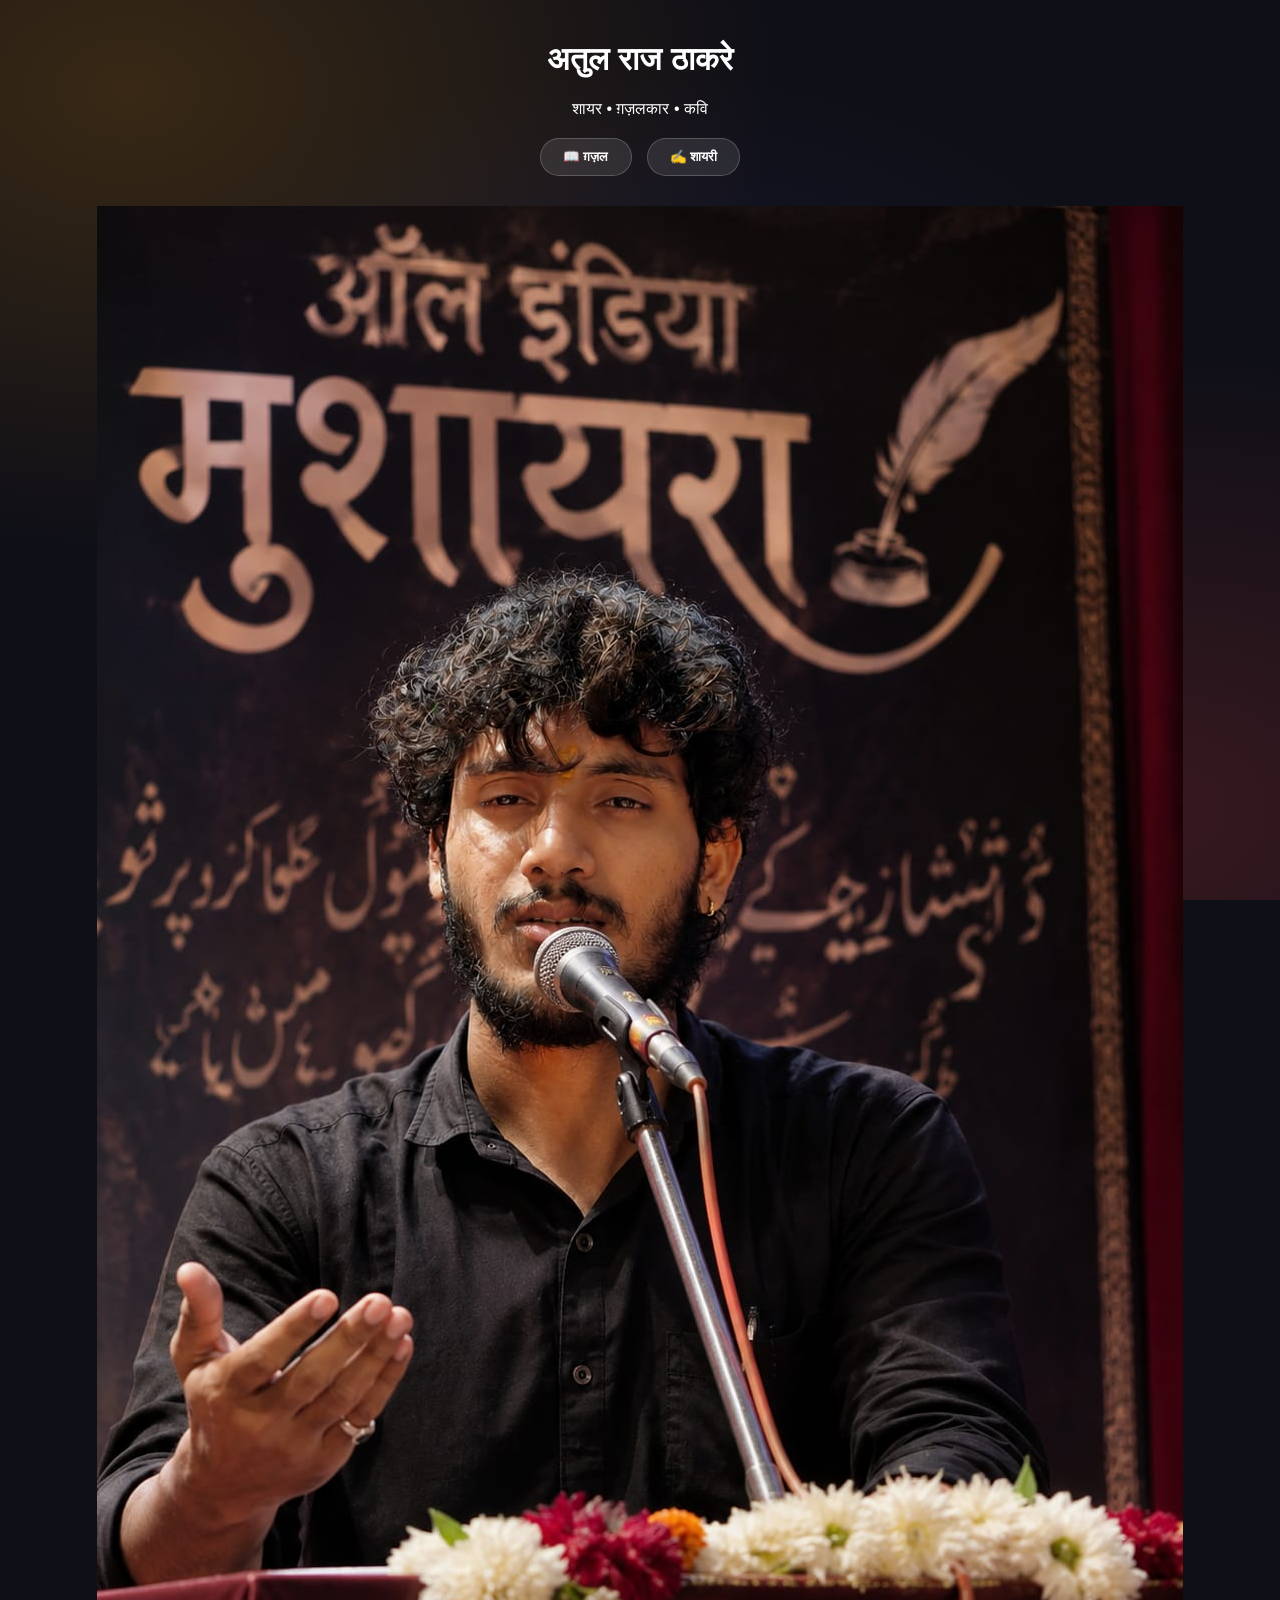
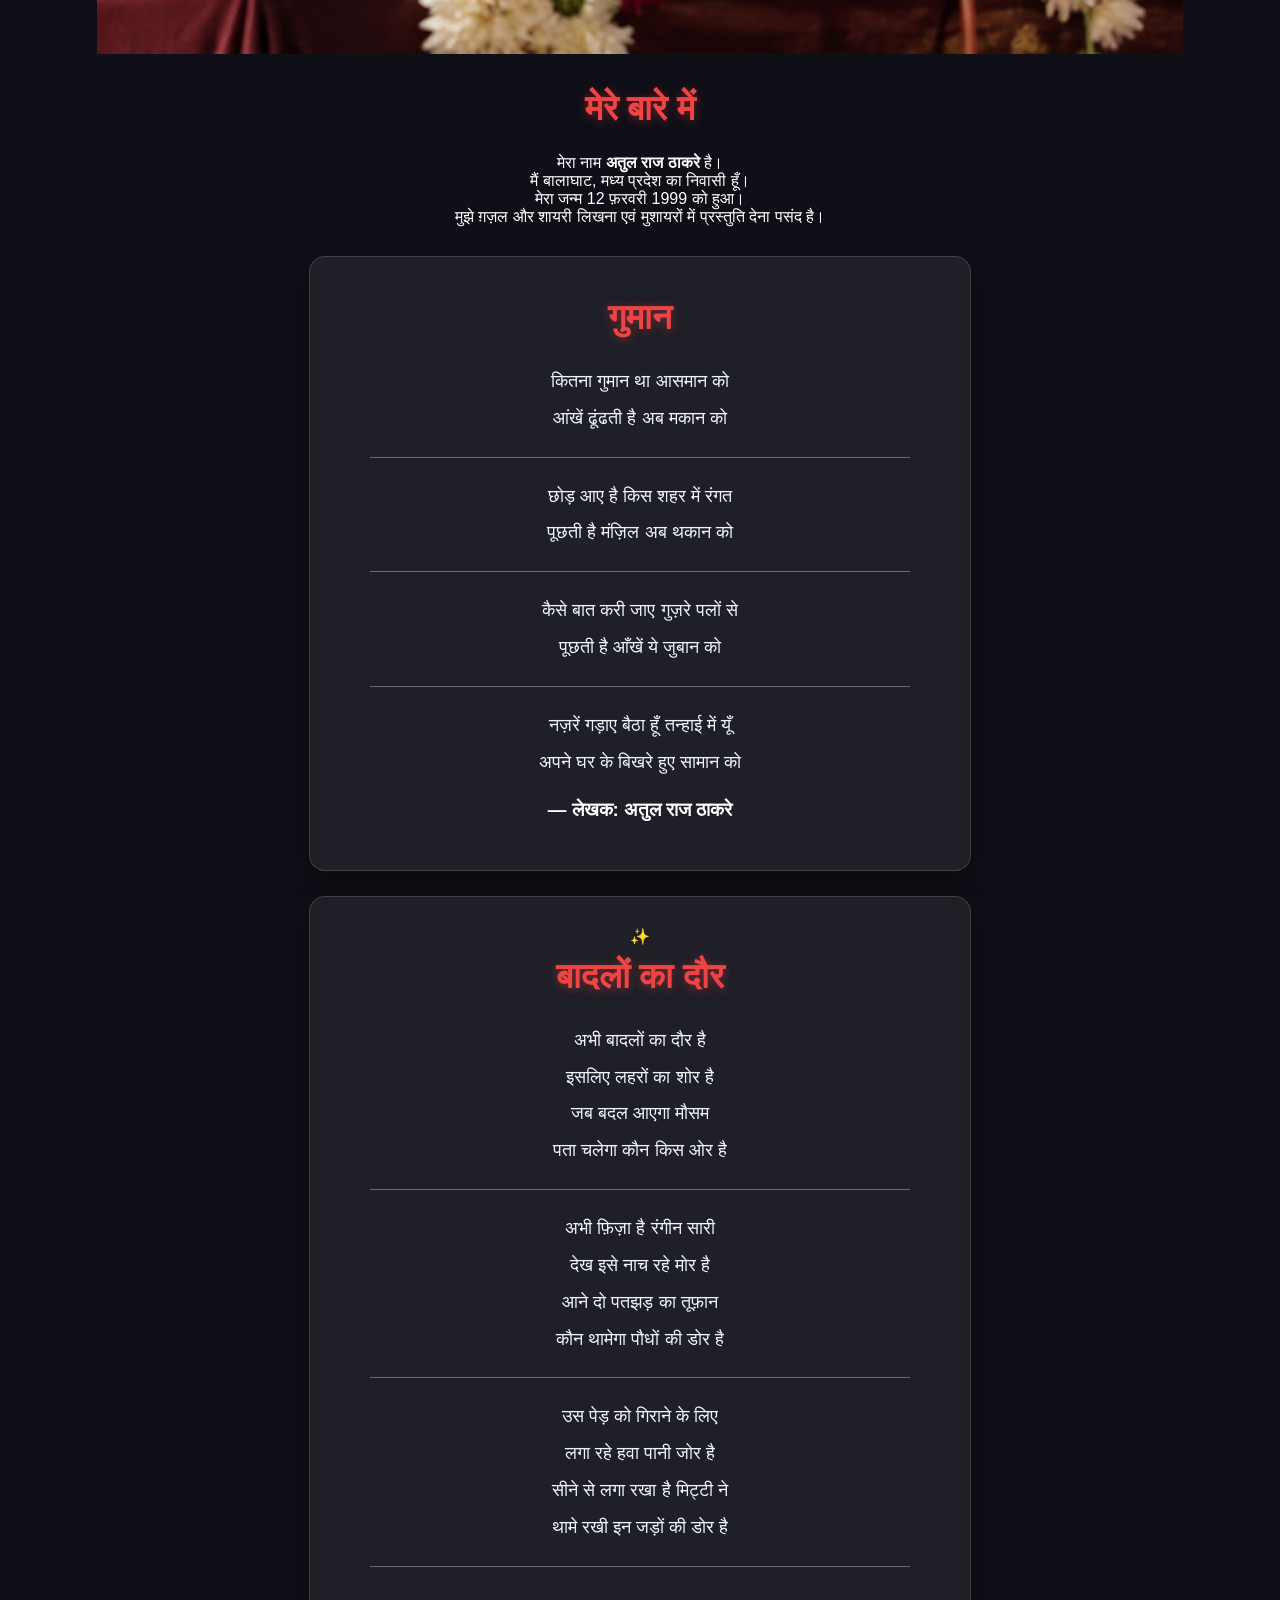
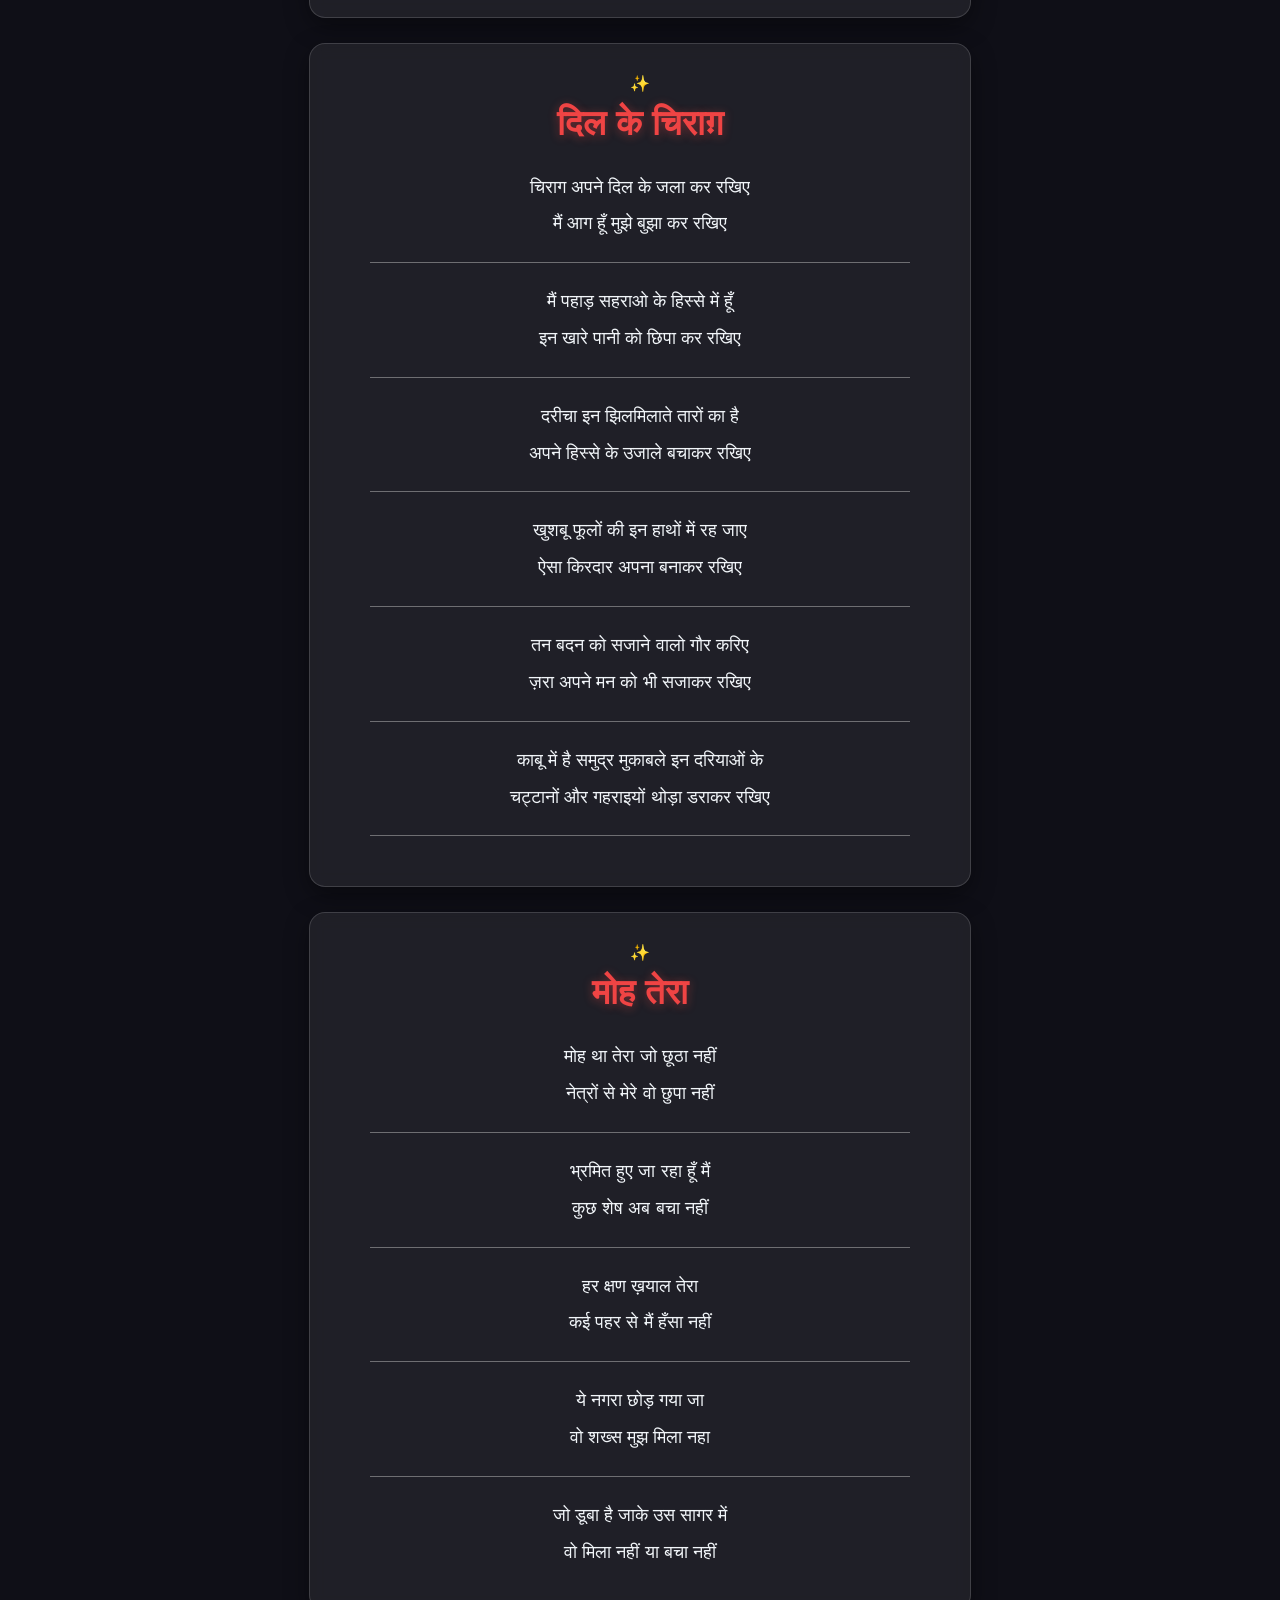
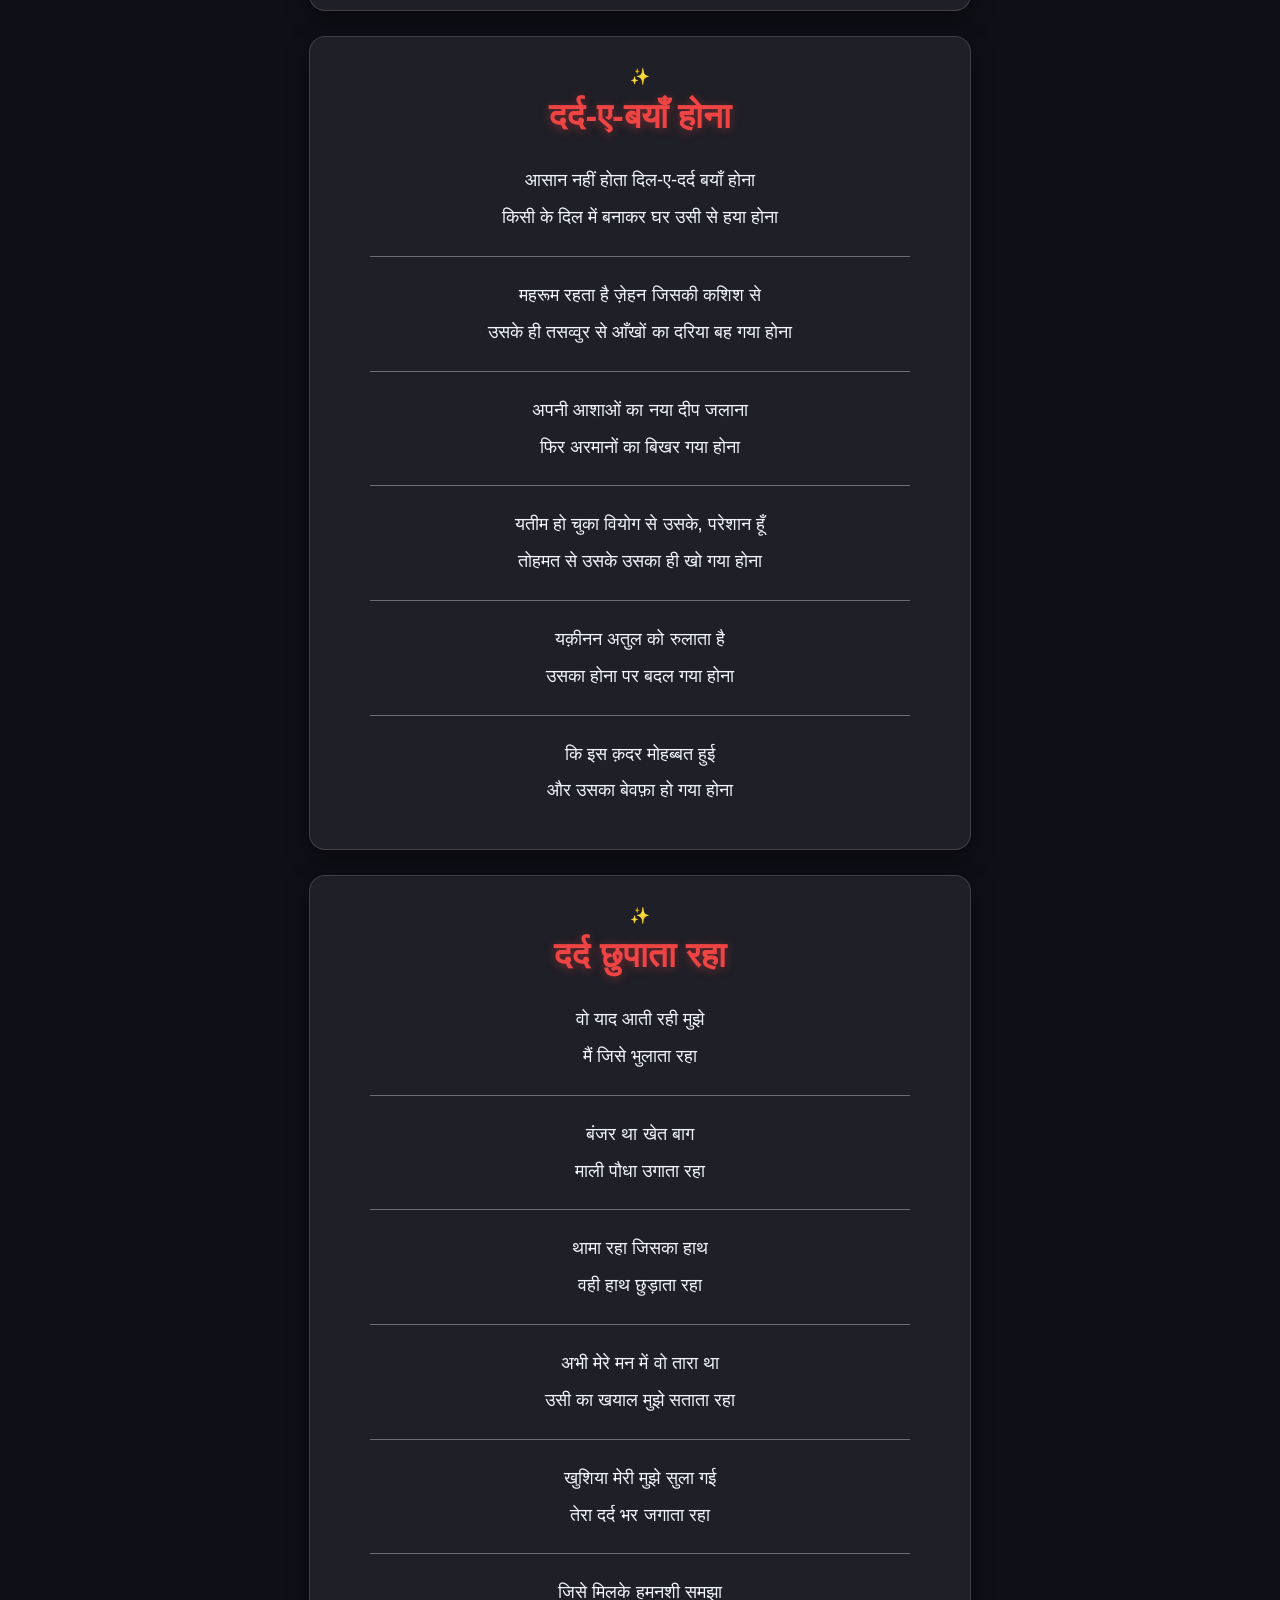
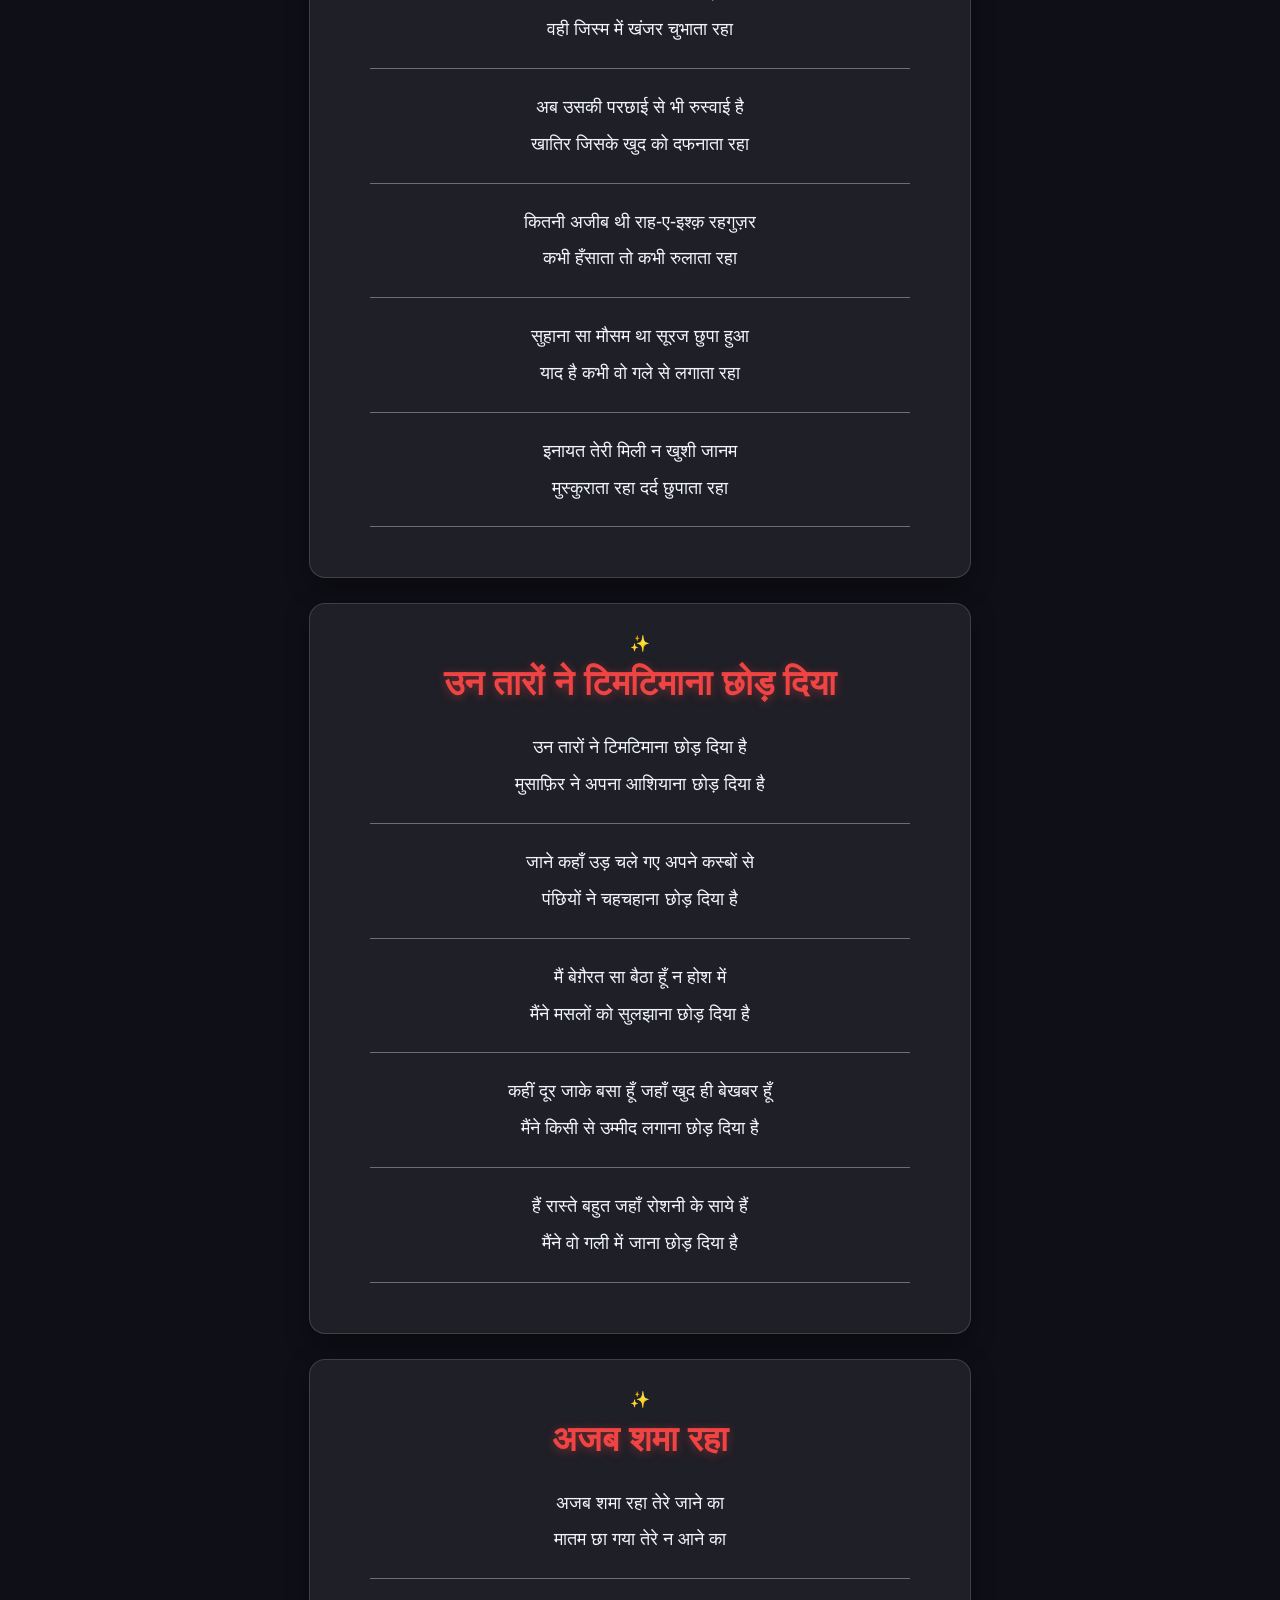
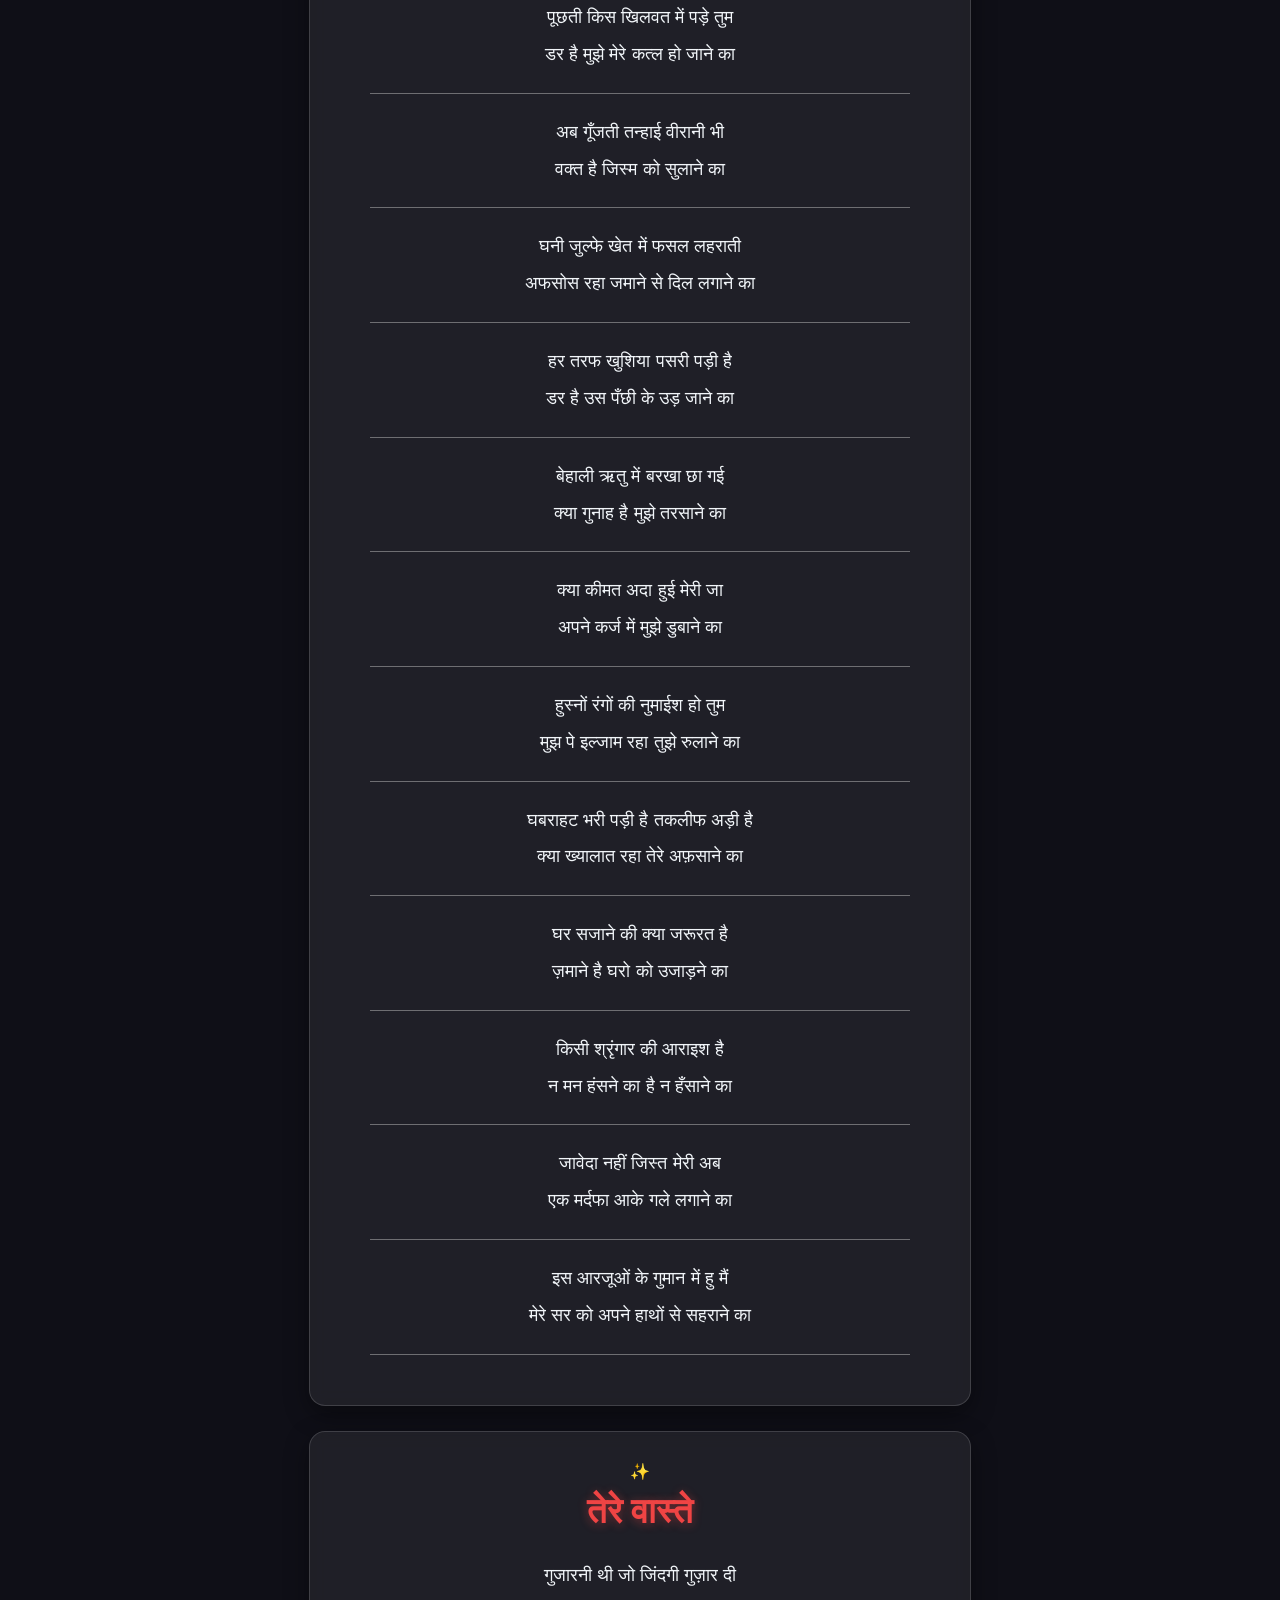
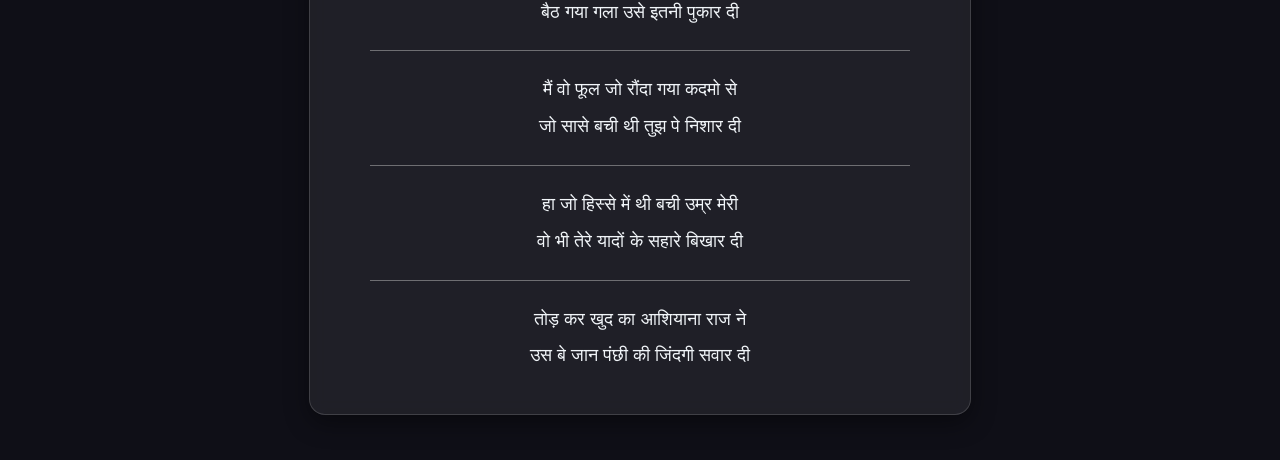
==== index.html @ eed9ff92 "Add latest shayari content" ====
<!DOCTYPE html>
<html lang="hi">
<head>
    <meta charset="UTF-8">
    <meta name="viewport" content="width=device-width, initial-scale=1.0">
    
    <!-- 🚀 Google Search SEO Meta Tags -->
    <title>अतुल राज ठाकरे | आधिकारिक वेबसाइट व ग़ज़लें</title>
    <meta name="description" content="अतुल राज ठाकरे की आधिकारिक वेबसाइट। पढ़ें उनकी नई ग़ज़लें, शायरी और काव्य संग्रह।">
    <meta name="keywords" content="Atul Raj Thakre, अतुल राज ठाकरे, Ghazal, Shayari, Poet Balaghat">
    <meta name="author" content="Atul Raj Thakre">
<meta name="google-site-verification" content="1fEgQoj9JrtEOezbBPa9gsnDnnD456AaqXJtPJT_BOc" />
    <link rel="stylesheet" href="style.css">
    <link href="https://fonts.googleapis.com/css2?family=Rozha+One&family=Yatra+One&family=Tiro+Devanagari+Hindi&display=swap" rel="stylesheet">
</head>
<body>

   <header>
  <h1>अतुल राज ठाकरे</h1>
  <p>शायर • ग़ज़लकार • कवि</p>
</header>

<!-- मेनू बार यहाँ आएगा -->
<nav class="navbar">
  <button class="nav-btn active" onclick="showCategory('ghazal')">📖 ग़ज़ल</button>
  <button class="nav-btn" onclick="showCategory('shayari')">✍️ शायरी</button>
</nav>

<section class="hero">
        <img src="atul.png.jpeg" alt="Atul Raj Thakre">
    </section>

    <section class="about">
        <h2>मेरे बारे में</h2>
        <p>
            मेरा नाम <b>अतुल राज ठाकरे</b> है।<br>
            मैं बालाघाट, मध्य प्रदेश का निवासी हूँ।<br>
            मेरा जन्म 12 फ़रवरी 1999 को हुआ।<br>
            मुझे ग़ज़ल और शायरी लिखना एवं मुशायरों में प्रस्तुति देना पसंद है।
        </p>
    </section>
<div id="ghazal-section" class="category-content">
<!-- ग़ज़ल 1 -->
    <div class="card">
        <h2>गुमान</h2>
        <div class="poetry-container">
            <p>कितना गुमान था आसमान को<br>आंखें ढूंढती है अब मकान को</p>
            <hr>
            <p>छोड़ आए है किस शहर में रंगत<br>पूछती है मंज़िल अब थकान को</p>
            <hr>
            <p>कैसे बात करी जाए गुज़रे पलों से<br>पूछती है आँखें ये जुबान को</p>
            <hr>
            <p>नज़रें गड़ाए बैठा हूँ तन्हाई में यूँ<br>अपने घर के बिखरे हुए सामान को</p>
            <h3>— लेखक: अतुल राज ठाकरे</h3>
        </div>
    </div>

  <!-- ग़ज़ल 2 -->
<div class="card">
  <div class="poetry-container">
    <div class="decorative-icon">✨</div>
    <h2>बादलों का दौर</h2>
    <p>अभी बादलों का दौर है<br>इसलिए लहरों का शोर है<br>जब बदल आएगा मौसम<br>पता चलेगा कौन किस ओर है</p>
    <hr>
    <p>अभी फ़िज़ा है रंगीन सारी<br>देख इसे नाच रहे मोर है<br>आने दो पतझड़ का तूफ़ान<br>कौन थामेगा पौधों की डोर है</p>
    <hr>
    <p>उस पेड़ को गिराने के लिए<br>लगा रहे हवा पानी जोर है<br>सीने से लगा रखा है मिट्टी ने<br>थामे रखी इन जड़ों की डोर है</p>
    <hr>
  </div>
</div>
   <!-- ग़ज़ल 3 -->
 <div class="card">
  <div class="poetry-container">
    <div class="decorative-icon">✨</div> 
     <h2>दिल के चिराग़</h2>
 <p>चिराग अपने दिल के जला कर रखिए<br>मैं आग हूँ मुझे बुझा कर रखिए</p>
 <hr>
 <p>मैं पहाड़ सहराओ के हिस्से में हूँ<br>इन खारे पानी को छिपा कर रखिए</p>
 <hr>
 <p>दरीचा इन झिलमिलाते तारों का है<br>अपने हिस्से के उजाले बचाकर रखिए</p>
 <hr>
 <p>खुशबू फूलों की इन हाथों में रह जाए<br>ऐसा किरदार अपना बनाकर रखिए</p>
 <hr>
<p>तन बदन को सजाने वालो गौर करिए<br>ज़रा अपने मन को भी सजाकर रखिए</p>
<hr>
<p>काबू में है समुद्र मुकाबले इन दरियाओं के<br>चट्टानों और गहराइयों थोड़ा डराकर रखिए</p>
<hr>
 </div>
    </div>

    <!-- कविता 4 -->
    <div class="card">
         <div class="poetry-container">
        <div class="decorative-icon">✨</div>
        <h2 style="color:#f6f6f6; margin-bottom: 15px;">मोह तेरा</h2>
            <p>मोह था तेरा जो छूठा नहीं<br>नेत्रों से मेरे वो छुपा नहीं</p>
            <hr>
            <p>भ्रमित हुए जा रहा हूँ मैं<br>कुछ शेष अब बचा नहीं</p>
            <hr>
            <p>हर क्षण ख़याल तेरा<br>कई पहर से मैं हँसा नहीं</p>
            <hr>
            <p>ये नगरा छोड़ गया जा<br>वो शख्स मुझ मिला नहा</p>
            <hr>
            <p>जो डूबा है जाके उस सागर में<br>वो मिला नहीं या बचा नहीं</p>
        </div>
    </div>

    <!-- ग़ज़ल 5 -->
    <div class="card">
        <div class="decorative-icon">✨</div>
        <div class="poetry-container">
            <h2 style="color:#fffefe; margin-bottom: 15px;">दर्द-ए-बयाँ होना</h2>
            <p>आसान नहीं होता दिल-ए-दर्द बयाँ होना<br>किसी के दिल में बनाकर घर उसी से हया होना</p>
            <hr>
            <p>महरूम रहता है ज़ेहन जिसकी कशिश से<br>उसके ही तसव्वुर से आँखों का दरिया बह गया होना</p>
            <hr>
            <p>अपनी आशाओं का नया दीप जलाना<br>फिर अरमानों का बिखर गया होना</p>
            <hr>
            <p>यतीम हो चुका वियोग से उसके, परेशान हूँ<br>तोहमत से उसके उसका ही खो गया होना</p>
            <hr>
            <p>यक़ीनन अतुल को रुलाता है<br>उसका होना पर बदल गया होना</p>
            <hr>
            <p>कि इस क़दर मोहब्बत हुई<br>और उसका बेवफ़ा हो गया होना</p>
        </div>
    </div>

    <!-- gazal 6 -->
<div class="card">
  <div class="poetry-container">
    <div class="decorative-icon">✨</div>
    <h2>दर्द छुपाता रहा</h2>
        <p>
            वो याद आती रही मुझे<br>
            मैं जिसे भुलाता रहा
        </p>
        <hr>
        <p>
            बंजर था खेत बाग<br>
            माली पौधा उगाता रहा
        </p>
        <hr>
        <p>
            थामा रहा जिसका हाथ<br>
            वही हाथ छुड़ाता रहा
        </p>
        <hr>
        <p>
            अभी मेरे मन में वो तारा था<br>
            उसी का खयाल मुझे सताता रहा
        </p>
        <hr>
        <p>
            खुशिया मेरी मुझे सुला गई<br>
            तेरा दर्द भर जगाता रहा
        </p>
        <hr>
        <p>
            जिसे मिलके हमनशी समझा<br>
            वही जिस्म में खंजर चुभाता रहा
        </p>
        <hr>
        <p>
            अब उसकी परछाई से भी रुस्वाई है<br>
            खातिर जिसके खुद को दफनाता रहा
        </p>
        <hr>
        <p>
            कितनी अजीब थी राह-ए-इश्क़ रहगुज़र<br>
            कभी हँसाता तो कभी रुलाता रहा
        </p>
        <hr>
        <p>
            सुहाना सा मौसम था सूरज छुपा हुआ<br>
            याद है कभी वो गले से लगाता रहा
        </p>
        <hr>
        <p>
            इनायत तेरी मिली न खुशी जानम<br>
            मुस्कुराता रहा दर्द छुपाता रहा
        </p>
        <hr>

    </div>
     </div>
    
         <!--ग़ज़ल 7-->
    <div class="card">
        <div class="poetry-container">
        <div class="decorative-icon">✨</div>
      <h2 style="color: #ffffff; margin-bottom: 20px;">उन तारों ने टिमटिमाना छोड़ दिया</h2>
        
        <p>
            उन तारों ने टिमटिमाना छोड़ दिया है<br>
            मुसाफ़िर ने अपना आशियाना छोड़ दिया है
        </p>
        <hr>
        <p>
            जाने कहाँ उड़ चले गए अपने कस्बों से<br>
            पंछियों ने चहचहाना छोड़ दिया है
        </p>
        <hr>
        <p>
            मैं बेग़ैरत सा बैठा हूँ न होश में<br>
            मैंने मसलों को सुलझाना छोड़ दिया है
        </p>
        <hr>
        <p>
            कहीं दूर जाके बसा हूँ जहाँ खुद ही बेखबर हूँ<br>
            मैंने किसी से उम्मीद लगाना छोड़ दिया है
        </p>
        <hr>
        <p>
            हैं रास्ते बहुत जहाँ रोशनी के साये हैं<br>
            मैंने वो गली में जाना छोड़ दिया है
        </p>
        <hr>
    </div>
     </div>

<!-- ग़ज़ल / कविता -->
<div class="card">
  <div class="poetry-container">
    <div class="decorative-icon">✨</div>
    <h2>अजब शमा रहा</h2>

    <p>अजब शमा रहा तेरे जाने का<br>मातम छा गया तेरे न आने का</p>
    <hr>

    <p>पूछती किस खिलवत में पड़े तुम<br>डर है मुझे मेरे कत्ल हो जाने का</p>
    <hr>

    <p>अब गूँजती तन्हाई वीरानी भी<br>वक्त है जिस्म को सुलाने का</p>
    <hr>

    <p>घनी जुल्फे खेत में फसल लहराती<br>अफसोस रहा जमाने से दिल लगाने का</p>
    <hr>

    <p>हर तरफ खुशिया पसरी पड़ी है<br>डर है उस पँछी के उड़ जाने का</p>
    <hr>

    <p>बेहाली ऋतु में बरखा छा गई<br>क्या गुनाह है मुझे तरसाने का</p>
    <hr>

    <p>क्या कीमत अदा हुई मेरी जा<br>अपने कर्ज में मुझे डुबाने का</p>
    <hr>

    <p>हुस्नों रंगों की नुमाईश हो तुम<br>मुझ पे इल्जाम रहा तुझे रुलाने का</p>
    <hr>

    <p>घबराहट भरी पड़ी है तकलीफ अड़ी है<br>क्या ख्यालात रहा तेरे अफ़साने का</p>
    <hr>

    <p>घर सजाने की क्या जरूरत है<br>ज़माने है घरो को उजाड़ने का</p>
    <hr>

    <p>किसी श्रृंगार की आराइश है<br>न मन हंसने का है न हँसाने का</p>
    <hr>

    <p>जावेदा नहीं जिस्त मेरी अब<br>एक मर्दफा आके गले लगाने का</p>
    <hr>

    <p>इस आरजूओं के गुमान में हु मैं<br>मेरे सर को अपने हाथों से सहराने का</p>
    <hr>
  </div>
    </div>

    <!-- ग़ज़ल - तेरे वास्ते -->
<div class="card">
  <div class="poetry-container">
    <div class="decorative-icon">✨</div>
    <h2>तेरे वास्ते</h2>

    <p>गुजारनी थी जो जिंदगी गुज़ार दी<br>बैठ गया गला उसे इतनी पुकार दी</p>
    <hr>

    <p>मैं वो फूल जो रौंदा गया कदमो से<br>जो सासे बची थी तुझ पे निशार दी</p>
    <hr>

    <p>हा जो हिस्से में थी बची उम्र मेरी<br>वो भी तेरे यादों के सहारे बिखार दी</p>
    <hr>

    <p>तोड़ कर खुद का आशियाना राज ने<br>उस बे जान पंछी की जिंदगी सवार दी</p>

  </div>
  </div> <!-- गज़ल का कार्ड बंद -->

</div> <!-- 👈 1. यहाँ गज़ल सेक्शन बंद हुआ -->

<!-- 👈 2. यहाँ शायरी सेक्शन शुरू हुआ -->
<div id="shayari-section" class="category-content" style="display: none;">

  <!-- शायरी कार्ड -->
<div class="card">
  <div class="poetry-container">
    <h2>नन्ही सी परी</h2>
    <p>
      नन्ही ही सी परी थी जिसे गोद में खिलाया था,<br>
    थाम कर उंगली जिसे चलना सिखाया था।
    </p>
    <hr>
    <p>
     जाने कहाँ चले गई छोड़ कर मुझे वो,<br>
      जिसे काँधे में बिठाकर दुनिया घुमाया था।
    </p>
  </div>
</div>
<!-- शायरी कार्ड -->
<div class="card">
  <div class="poetry-container">
    <h2>मयकशी का रिंदा</h2>
    <p>
      मर चुके शौक मेरे पर ज़िन्दा हूँ मैं,<br>
      तेरी आग़ोश में मरा हुआ परिन्दा हूँ मैं।
    </p>
    <hr>
    <p>
      अब ख़्वाइश दिलकश की ना बची,<br>
      मयकशी का मारा हुआ रिंदा हूँ मैं।
    </p>
  </div>
</div>
<!-- शायरी कार्ड -->
<div class="card">
  <div class="poetry-container">
    <h2>खिड़कियों से झाँका करती थी</h2>
    <p>
      खिड़कियों से झाँका करती थी,<br>
      वो किसी को ताका करती थी।
    </p>
    <hr>
    <p>
      शर्मा कर सुर्ख से गाल उसके,<br>
      दुपट्टा चेहरे में ढाँका करती थी।
    </p>
  </div>
</div>

<!-- शायरी कार्ड -->
<div class="card">
  <div class="poetry-container">
    <h2>आवारा हो जाऊँ</h2>
    <p>
      छोड़ कर सब आवारा हो जाऊँ,<br>
      तेरी नदी का किनारा हो जाऊँ।
    </p>
    <hr>
    <p>
      बेबस हूँ, मुरझाए हुए फूल-से,<br>
      तेरे आसमान का सितारा हो जाऊँ।
    </p>
  </div>
</div>

<!-- शायरी कार्ड -->
<div class="card">
  <div class="poetry-container">
    <h2>गुलों की हिफ़ाज़त</h2>
    <p>
      सुना है गुलों की हिफ़ाज़त करते हो तुम,<br>
      उसे खोने से क्यों इतना डरते हो तुम।
    </p>
    <hr>
    <p>
      माली हो फिर भी काँटों से डरते हो,<br>
      क्यों किसी में इतना मरते हो तुम।
    </p>
  </div>
</div>

<!-- शायरी कार्ड -->
<div class="card">
  <div class="poetry-container">
    <h2>मेरी दुनिया, मेरा आसमान</h2>
    <p>
      मेरी दुनिया थी वो, मेरा आसमान था,<br>
      मेरी चाहत थी वो, मेरा अरमान था।
    </p>
    <hr>
    <p>
      पकड़ कर दामन कब तलक बिछड़े,<br>
      शौक नहीं मोहब्बत, वो जिस्म की जान था।
    </p>
  </div>
</div>

<!-- शायरी कार्ड -->
<div class="card">
  <div class="poetry-container">
    <h2>दुनिया की दया</h2>
    <p>
      हर हक़ीक़त कुछ बयाँ करती है,<br>
      कहा ये दुनिया दया करती है।
    </p>
    <hr>
    <p>
      अपनी ही कहानी में उलझा रहता हूँ,<br>
      मेरी ही निगाहें मुझसे हया करती है।
    </p>
  </div>
</div>

<!-- शायरी कार्ड -->
<div class="card">
  <div class="poetry-container">
    <h2>वियोग का दर्द</h2>
    <p>
      ये कैसा पड़ा तेरा रोग है,<br>
      बिखरा हुआ तेरा वियोग है।
    </p>
    <hr>
    <p>
      मन चला होने का वैराग्य है,<br>
      मैं क्या बिखरा निखरे लोग हूँ।
    </p>
  </div>
</div>

<!-- शायरी कार्ड -->
<div class="card">
  <div class="poetry-container">
    <h2>डर</h2>
    <p>
      डर लगता है अपनों की बगावत से,<br>
      डर लगता है ग़ैरों की इबादत से।
    </p>
    <hr>
    <p>
      डर लगता है अपनों कि मसाफ़त से,<br>
      डर लगता है ग़ैरों की चाहत से।
    </p>
  </div>
</div>

<!-- शायरी कार्ड -->
<div class="card">
  <div class="poetry-container">
    <h2>चुप्पी</h2>
    <p>
      चुप-चुप सा रहता है,<br>
      कहा किसी से कुछ कहता है।
    </p>
    <hr>
    <p>
      मातम है उसकी काया-नात में,<br>
      एक दरिया है जो सिर्फ़ बहता रहता है।
    </p>
  </div>
</div>

<!-- शायरी कार्ड -->
<div class="card">
  <div class="poetry-container">
    <h2>ख़्वाबों का शोर</h2>
    <p>
      परखने की ज़रूरत भी नहीं थी,<br>
      रखने की मुरत भी नहीं थी।
    </p>
    <hr>
    <p>
      उसके जाने के बाद आँसू रह गए,<br>
      सजने की सूरत भी नहीं थी।
    </p>
  </div>
</div>

<!-- शायरी कार्ड -->
<div class="card">
  <div class="poetry-container">
    <h2>आँसू की हँसी</h2>
    <p>
      जितना भी मुस्कराऊँ, उभर नहीं जाता,<br>
      मेरे अंदर से तेरा दर्द भर नहीं जाता।
    </p>
    <hr>
    <p>
      बाहरी हँसी यूँ मेरी भीतर तूफ़ान सा मचा है,<br>
      बस कोई हालत-ए-दुश्वार हर नहीं pata।
    </p>
  </div>
</div>

<!-- शायरी कार्ड -->
<div class="card">
  <div class="poetry-container">
    <h2>साहिल-ए-आशिक़ा</h2>
    <p>
      उसकी बातें भी बातें फ़साना थी,<br>
      उसकी नज़र भी कातिलाना थी।
    </p>
    <hr>
    <p>
      मेरे आग़ोश में थी कायनात जिसकी,,<br>
      मेरा सफ़र था वो साहिल-ए-आशिक़ा थी।
    </p>
  </div>
</div>

<!-- शायरी कार्ड -->
<div class="card">
  <div class="poetry-container">
    <h2>ख़ाली कुआँ</h2>
    <p>
      एक कुआँ मिला, वो भी ख़ाली था,<br>
      अपना हाल भी बेहाली था।
    </p>
    <hr>
    <p>
      क़ुरबत थी तेरी, फ़ुर्क़त-ए-निज़ाम था,<br>
      वो एक पेड़ मैं टूटी हुई डाली-सी थी।
    </p>
  </div>
</div>

<!-- शायरी कार्ड -->
<div class="card">
  <div class="poetry-container">
    <h2>दीवाने</h2>
    <p>
      कोई इंसान भी पागल था,<br>
      या हम ही दीवाने थे।
    </p>
    <hr>
    <p>
      तेरे वसूलों में चलने वाले,<br>
      दिलबर हम ही परवाने थे।
    </p>
  </div>
</div>

<!-- शायरी कार्ड -->
<div class="card">
  <div class="poetry-container">
    <h2>यादों की ख़ुशबू</h2>
    <p>
      कदमों पर फूल सजाएँगे तेरे,<br>
      यादों को कैसे भूल पाएँगे तेरे।
    </p>
    <hr>
    <p>
      तुम मेरी साँसों में बसी हुई हो,<br>
      यूँ ही ख़ातिर जान लुटाएँगे तेरे।
    </p>
  </div>
</div>

<!-- शायरी कार्ड -->
<div class="card">
  <div class="poetry-container">
    <h2>ज़िंदगी की हार</h2>
    <p>
      ज़िंदगी हालात-ए-जंग से हार गई,<br>
      थी कुछ उम्मीदें, वो भी बेकार गई।
    </p>
    <hr>
    <p>
      सरफ़रोश था मैं, उड़ान-ए-परवाज़ था,<br>
      आज देख हालात खुद की आँखें उदार गईं।
    </p>
  </div>
</div>

<!-- शायरी कार्ड -->
<div class="card">
  <div class="poetry-container">
    <h2>ख़ुशबू की याद</h2>
    <p>
      यूँ ही फूल बरसते रहे,<br>
      यूँ ही ख़ुशबू आती रही।
    </p>
    <hr>
    <p>
      यूँ ही हम मिलते रहे,<br>
      यूँ ही आप मिलने आती रही।
    </p>
  </div>
</div>

<!-- शायरी कार्ड -->
<div class="card">
  <div class="poetry-container">
    <h2>आँसू की यादें</h2>
    <p>
      आँसुओं के मोती बहते गए,<br>
      दिल के वीराने में।
    </p>
    <hr>
    <p>
      हम रखकर सर रोते रहे,<br>
      पत्थर के सिरहाने में।
    </p>
    <hr>
    <p>
      नाज़नीं, तुम आओगी—बस यही इंतज़ार है,<br>
      उम्र गुजर रही है तेरी यादों के ठिकाने में।
    </p>
  </div>
</div>

<!-- शायरी कार्ड -->
<div class="card">
  <div class="poetry-container">
    <h2>इश्क़ की गहराई</h2>
    <p>
     आँखें है या दरिया है,<br>
     मोहब्बत उसकी आख़िरी ज़रिया है।
    </p>
    <hr>
    <p>
      डूब आया हूँ इश्क़ के काले पानी में,<br>
      हम ग़म सब बड़ीया है।
    </p>
  </div>
</div>

<!-- शायरी कार्ड -->
<div class="card">
  <div class="poetry-container">
    <h2>आँखों की याद</h2>
    <p>
      एक नज़र थी जो मुझे निहारती थी,<br>
      एक गली थी जो मुझे पुकारती थी।
    </p>
    <hr>
    <p>
      मैं एक आवाज़ के सुर में बहता था,<br>
      वो रातें थीं जो मुझे संवारती थीं।
    </p>
  </div>
</div>

   </section> <!-- Video Section Start -->
<section class="video-section">
  <h2>मेरे वीडियो व गज़लें</h2>
  
  <div class="video-container">
    <iframe 
      src="https://www.youtube.com/embed/YT9guCDCEkM" 
      title="YouTube video player" 
      frameborder="0" 
      allow="accelerometer; autoplay; clipboard-write; encrypted-media; gyroscope; picture-in-picture" 
      allowfullscreen>
    </iframe>
  </div>

  <!-- YouTube Channel Button -->
  <div class="channel-btn-container">
    <a href="https://www.youtube.com/@_unsaid_feelings_8157" target="_blank" class="yt-btn">
      ▶️ YouTube पर सभी वीडियो देखें
    </a>
  </div>
</section>
<!-- Video Section End -->

    <section class="contact">
  <h2>संपर्क</h2>
  <p>बालाघाट, मध्य प्रदेश</p>

  <div class="social-links">
    <!-- WhatsApp Button -->
    <a href="https://wa.me/918263044621" target="_blank">
      <button>WhatsApp पर संपर्क करें</button>
    </a>

    <!-- Instagram ID 1 -->
    <a href="https://www.instagram.com/_unsaid_feeling_atul" target="_blank" class="insta-btn">
      📸 @_unsaid_feeling_atul
    </a>

    <!-- Instagram ID 2 -->
    <a href="https://www.instagram.com/atulthakre99" target="_blank" class="insta-btn">
      📸 @atulthakre99
    </a>
  </div>
</section>
    <footer>
        <p>© 2026 अतुल राज ठाकरे | सभी अधिकार सुरक्षित</p>
    </footer>

<!-- जावास्क्रिप्ट यहाँ आएगा -->
<script>
  function showCategory(categoryName) {
    // 1. सभी सेक्शन्स छुपाएँ
    const contents = document.querySelectorAll('.category-content');
    contents.forEach(content => {
      content.style.display = 'none';
    });

    // 2. सभी बटन्स से 'active' क्लास हटाएँ
    const buttons = document.querySelectorAll('.nav-btn');
    buttons.forEach(btn => {
      btn.classList.remove('active');
    });

    // 3. चुना हुआ सेक्शन दिखाएँ
    const selectedSection = document.getElementById(categoryName + '-section');
    if (selectedSection) {
      selectedSection.style.display = 'block';
    }
    
    // क्लिक हुए बटन को एक्टिव बनाएँ
    if (event && event.currentTarget) {
      event.currentTarget.classList.add('active');
    }
  }
</script>

</body>
</html>
---- style.css ----
body {
    background-color: #0f0f17;
    background-image: 
        radial-gradient(at 10% 10%, rgba(245, 158, 11, 0.18) 0px, transparent 40%),
        radial-gradient(at 90% 90%, rgba(239, 68, 68, 0.18) 0px, transparent 40%),
        radial-gradient(at 50% 50%, rgba(99, 102, 241, 0.12) 0px, transparent 60%);
    background-attachment: fixed;
    color: #ffffff;
    margin: 0;
    padding: 20px;
    font-family: Arial, sans-serif;
}

/* हेडर और टाइटल्स का स्टाइल */
header, h1, h3 {
    text-align: center;
    color: #ffffff;
}

/* शायरी के फ़्रेम (Card) की स्टाइलिंग */
.card {
  background: rgba(255, 255, 255, 0.07);
  border: 1px solid rgba(255, 255, 255, 0.15);
  backdrop-filter: blur(8px);
  border-radius: 16px;
  padding: 30px;
  margin: 25px auto;
  max-width: 600px;
  box-shadow: 0 8px 25px rgba(0, 0, 0, 0.4);
  text-align: center;
}

/* अंदर वाले कंटेनर की एक्स्ट्रा लेयर्स हटा दीं */
.poetry-container {
  background: transparent !important;
  border: none !important;
  box-shadow: none !important;
  padding: 0 !important;
}

/* शेरों के बीच की डिवाइडर लाइन */
.poetry-container hr, .card hr {
    border: none;
    border-top: 1px solid rgba(255, 255, 255, 0.35);
    margin: 20px auto;
    width: 90%;
}
  
/* फ़्रेम के अंदर की पंक्तियाँ (Poetry Lines) */
.poetry-container p, .card p {
    color: #f1f5f9;
    font-size: 1.15rem;
    line-height: 2;
    margin: 10px 0;
    word-wrap: break-word; /* शब्दों को फ़्रेम से बाहर नहीं जाने देगा */
}

/* फुटर और संपर्क अनुभाग */
footer, section {
    text-align: center;
    margin: 30px auto;

}
/* Video Section Styling */
.video-section {
  text-align: center;
  padding: 40px 20px;
}

.video-section h2 {
  font-size: 24px;
  margin-bottom: 20px;
}

.video-container {
  position: relative;
  padding-bottom: 56.25%;
  height: 0;
  overflow: hidden;
  max-width: 800px;
  margin: 0 auto;
  border-radius: 12px;
  box-shadow: 0 4px 15px rgba(0, 0, 0, 0.2);
}

.video-container iframe {
  position: absolute;
  top: 0;
  left: 0;
  width: 100%;
  height: 100%;
}

.channel-btn-container {
  margin-top: 25px;
}

.yt-btn {
  background-color: #ff0000;
  color: #ffffff;
  padding: 12px 25px;
  text-decoration: none;
  font-size: 16px;
  font-weight: bold;
  border-radius: 30px;
  display: inline-block;
  box-shadow: 0 4px 10px rgba(255, 0, 0, 0.3);
  transition: all 0.3s ease;
}

.yt-btn:hover {
  background-color: #cc0000;
  transform: translateY(-2px);
  box-shadow: 0 6px 15px rgba(255, 0, 0, 0.4);
}
.social-links {
  display: flex;
  flex-direction: column;
  align-items: center;
  gap: 12px;
  margin-top: 15px;
}

.insta-btn {
  background: linear-gradient(45deg, #f09433, #e6683c, #dc2743, #cc2366, #bc1888);
  color: #ffffff;
  padding: 10px 22px;
  text-decoration: none;
  font-size: 15px;
  font-weight: bold;
  border-radius: 25px;
  display: inline-block;
  min-width: 220px;
  box-shadow: 0 4px 10px rgba(220, 39, 67, 0.3);
  transition: all 0.3s ease;
}

.insta-btn:hover {
  transform: translateY(-2px);
  box-shadow: 0 6px 15px rgba(220, 39, 67, 0.5);
}
/* टाइटल्स (h2) की नई स्टाइलिंग */
.card h2, .poetry-container h2, h2 {
  font-size: 2.2rem !important;
  font-weight: 800 !important;
  color: #ef4444 !important;
  text-align: center !important;
  margin-top: 10px !important;
  margin-bottom: 25px !important;
  text-shadow: 0 2px 10px rgba(239, 68, 68, 0.4);
}/* स्मूथ स्क्रॉलिंग (ताकि बटन पर क्लिक करने पर आराम से स्क्रॉल हो) */
html {
  scroll-behavior: smooth;
}

/* मेनू बार (Navbar) की स्टाइल */
.navbar {
  display: flex;
  justify-content: center;
  gap: 15px;
  margin: 20px 0 30px 0;
}

/* मेनू बटन्स की स्टाइल */
.nav-btn {
  color: #ffffff;
  background: rgba(255, 255, 255, 0.1);
  border: 1px solid rgba(255, 255, 255, 0.2);
  padding: 10px 22px;
  border-radius: 25px;
  text-decoration: none;
  font-weight: bold;
  backdrop-filter: blur(8px);
  transition: all 0.3s ease;
}

/* माउस ले जाने पर (Hover effect) */
.nav-btn:hover {
  background: rgba(255, 255, 255, 0.3);
  box-shadow: 0 4px 15px rgba(255, 255, 255, 0.2);
}
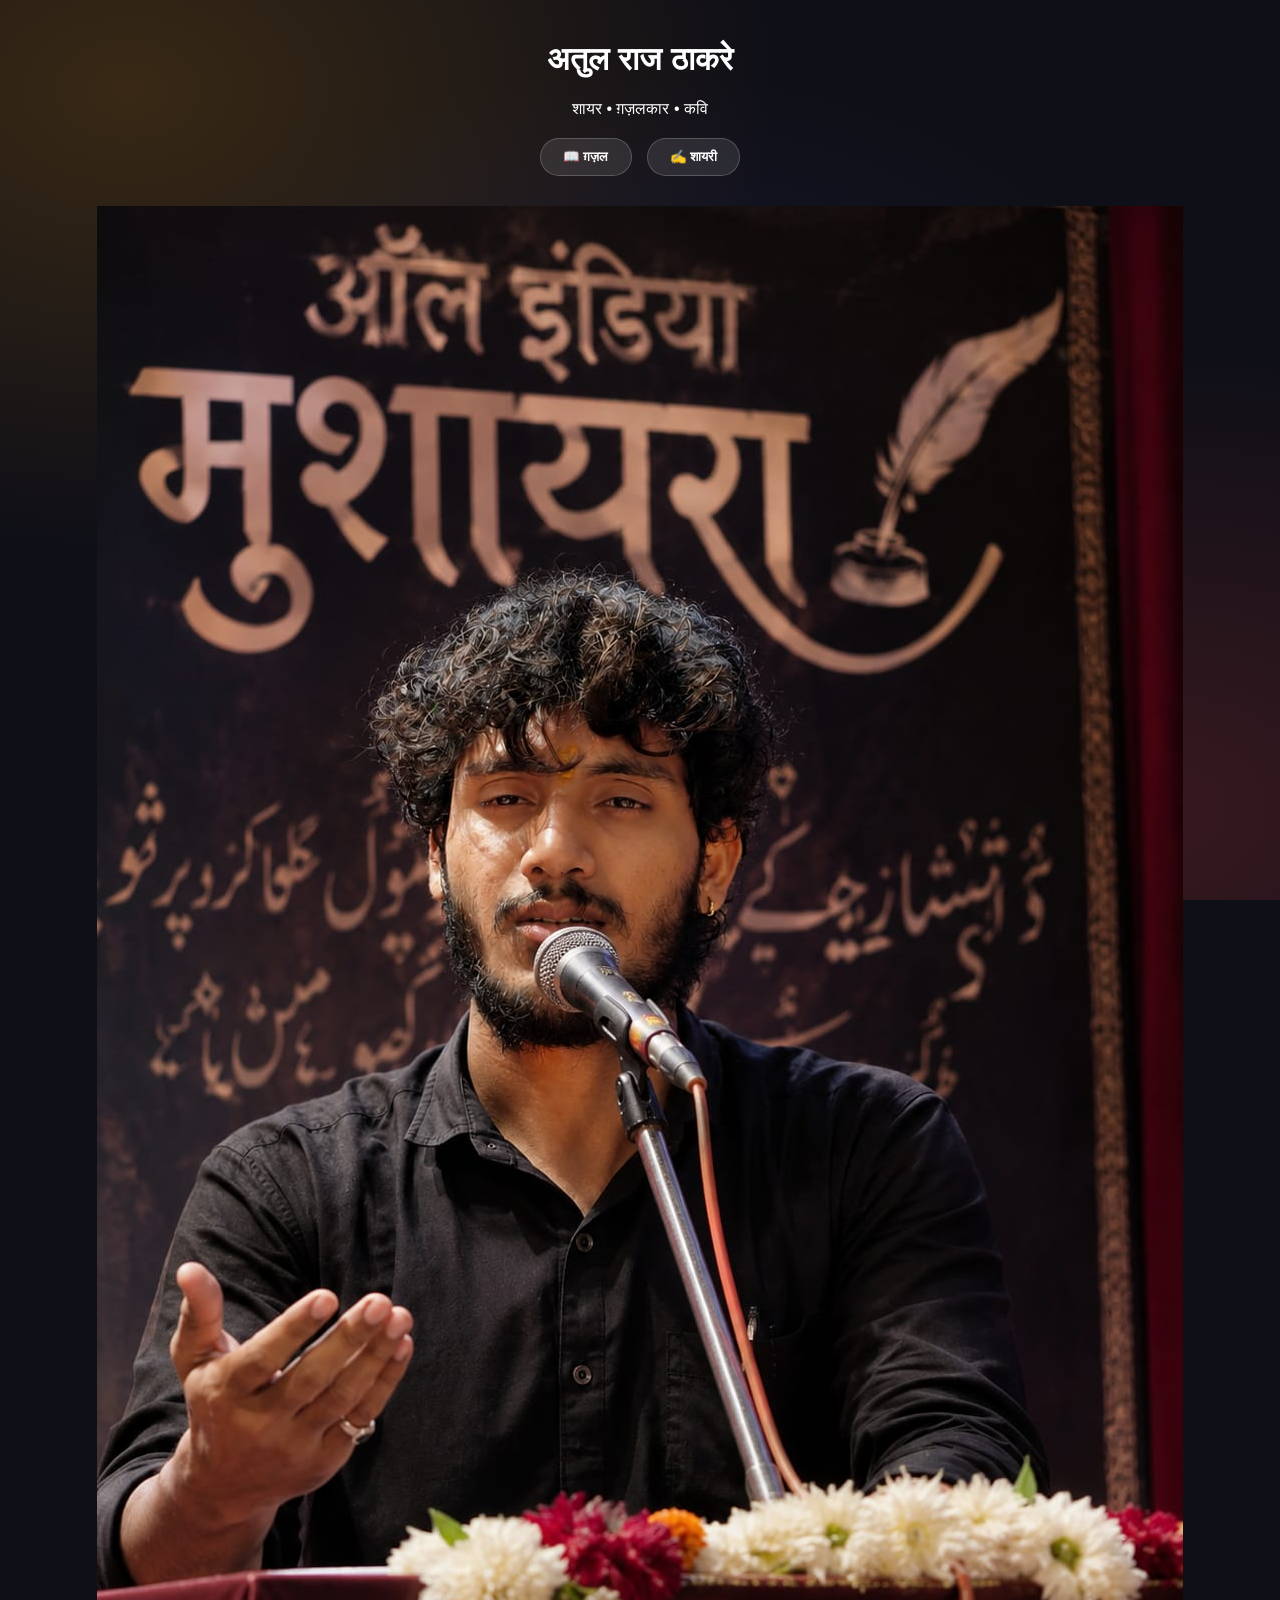
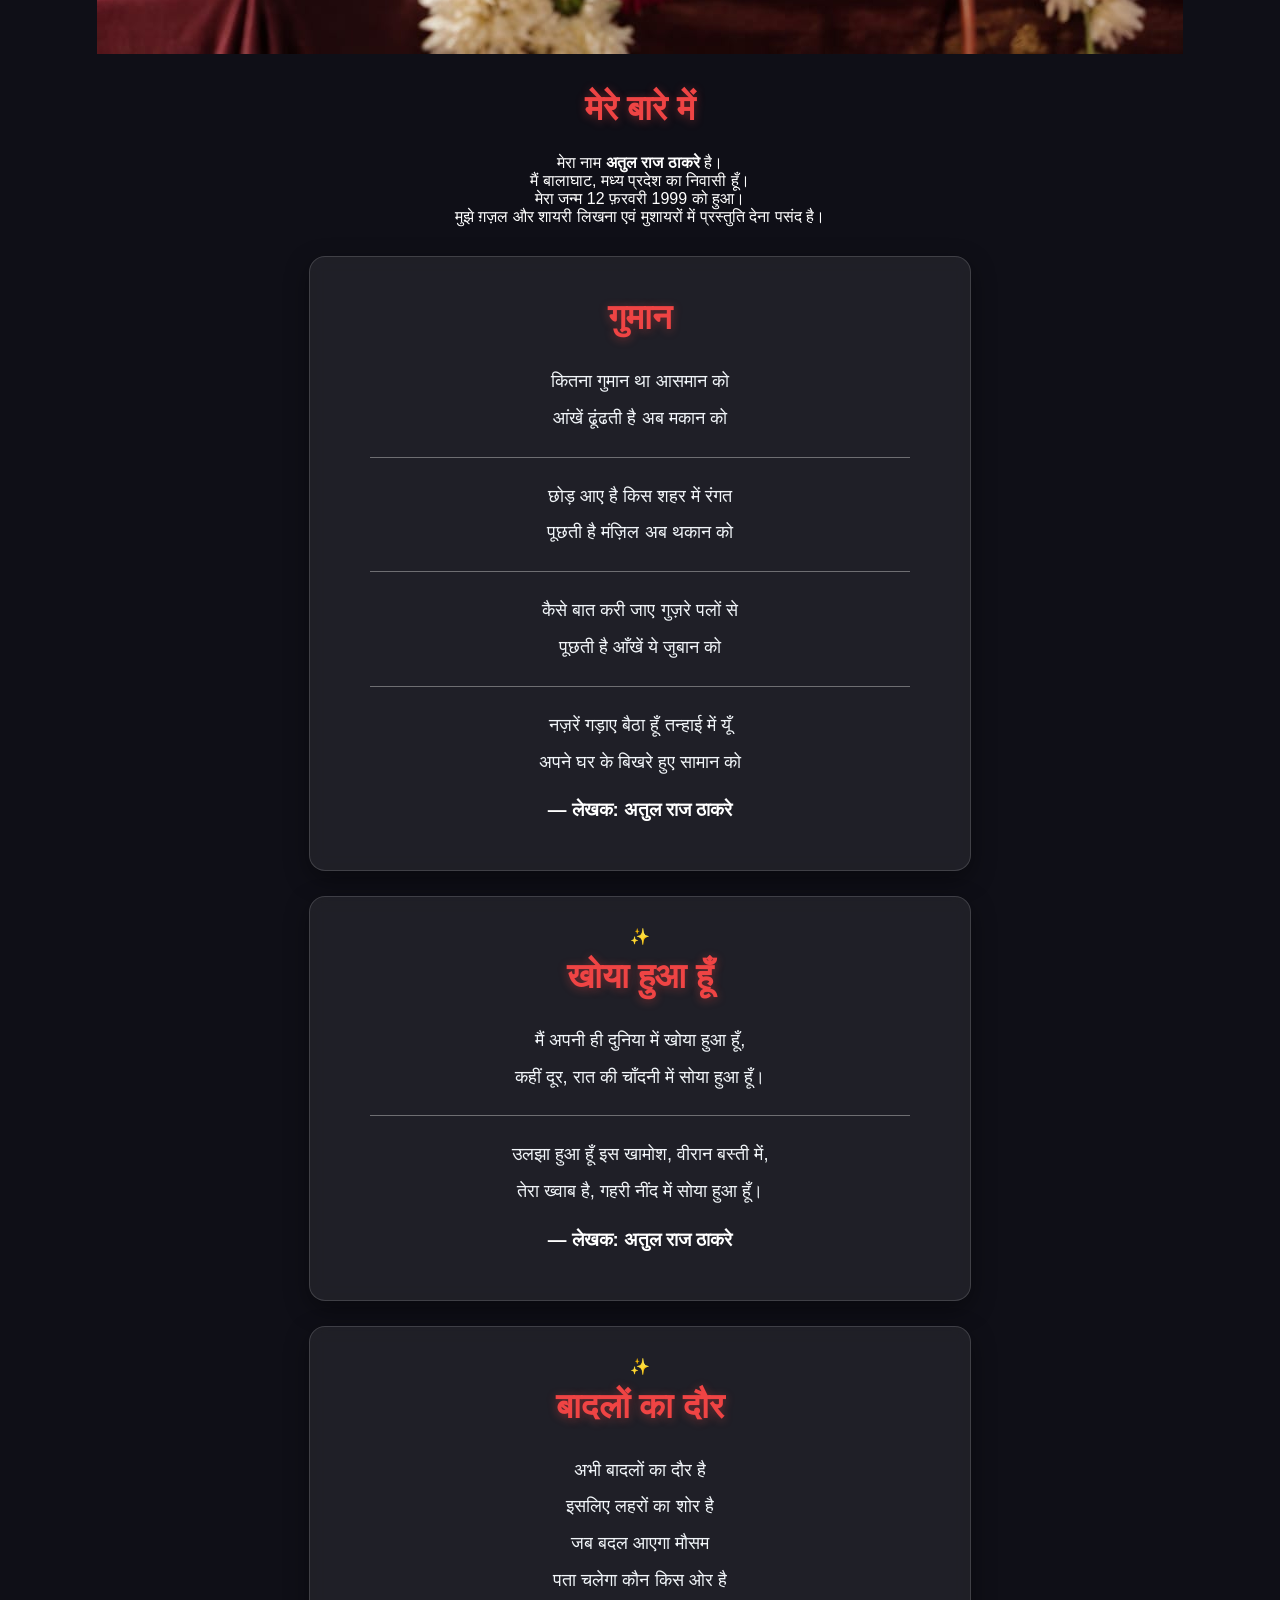
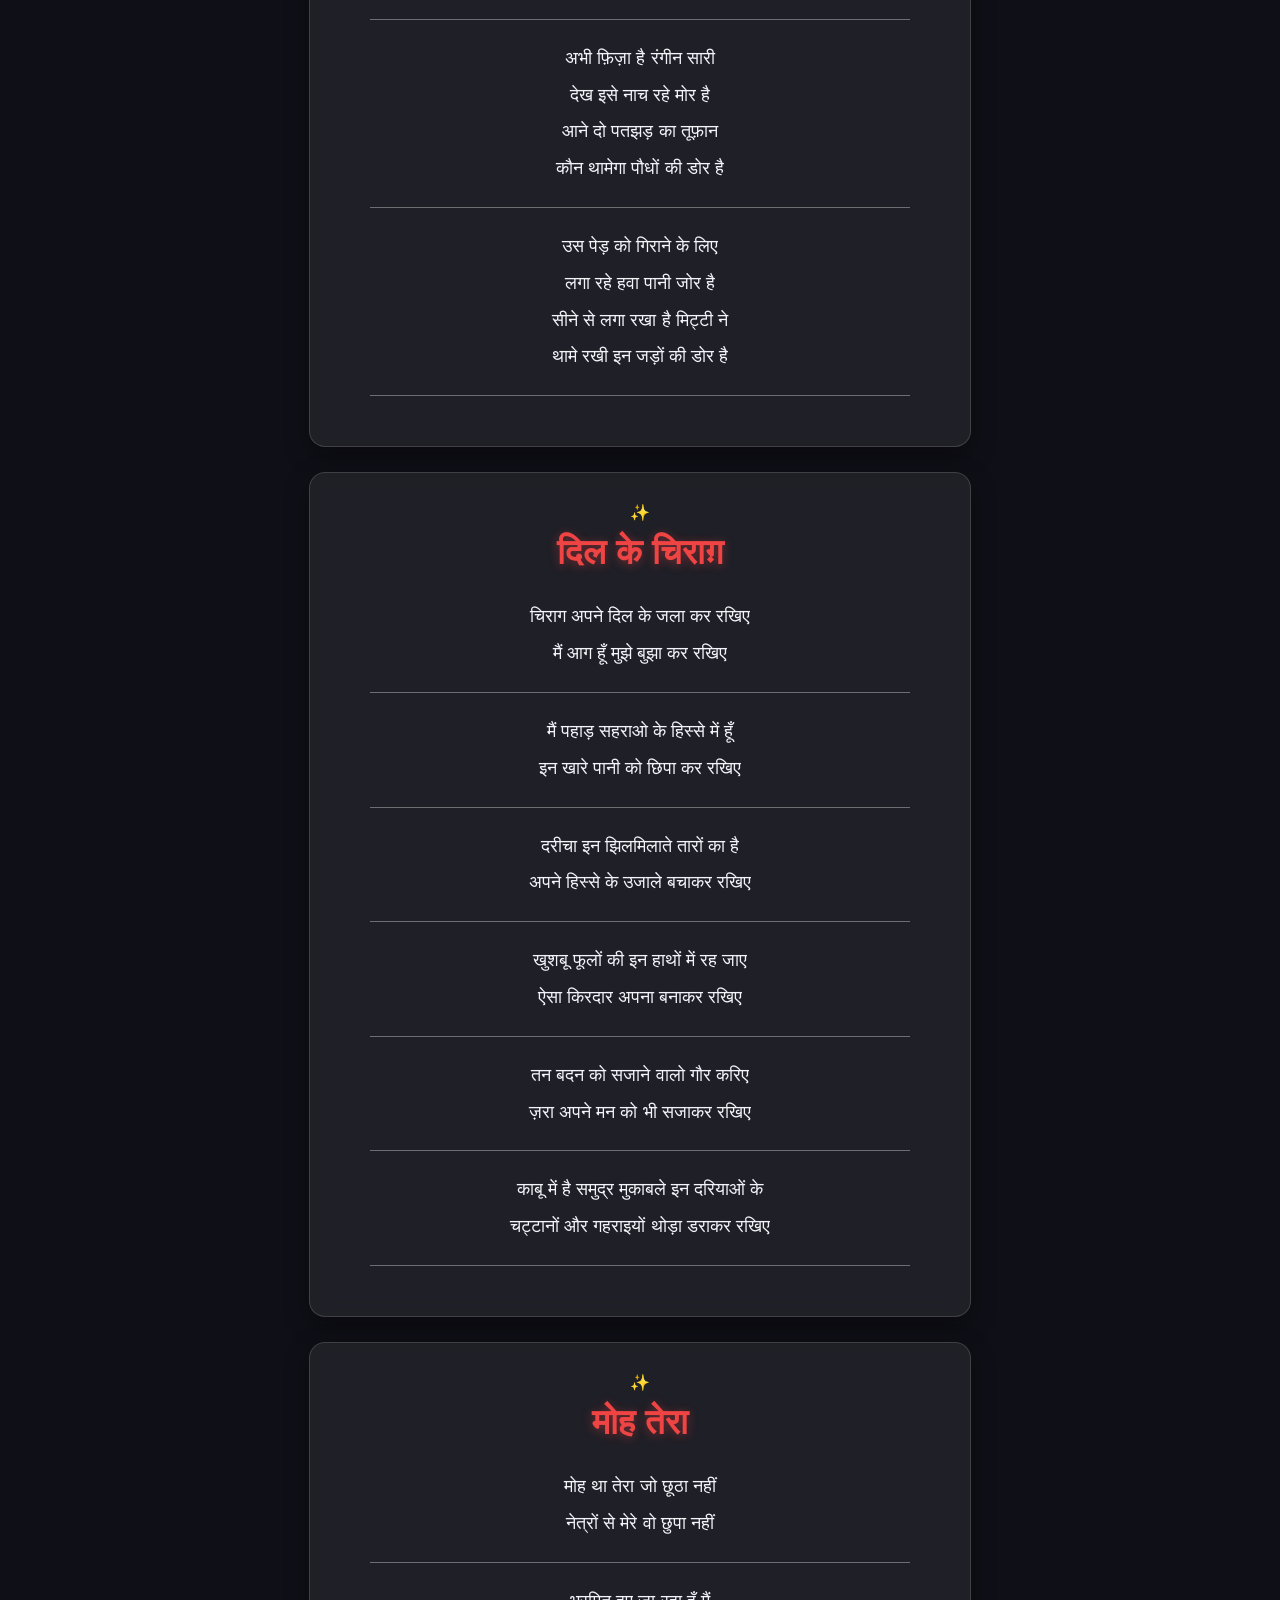
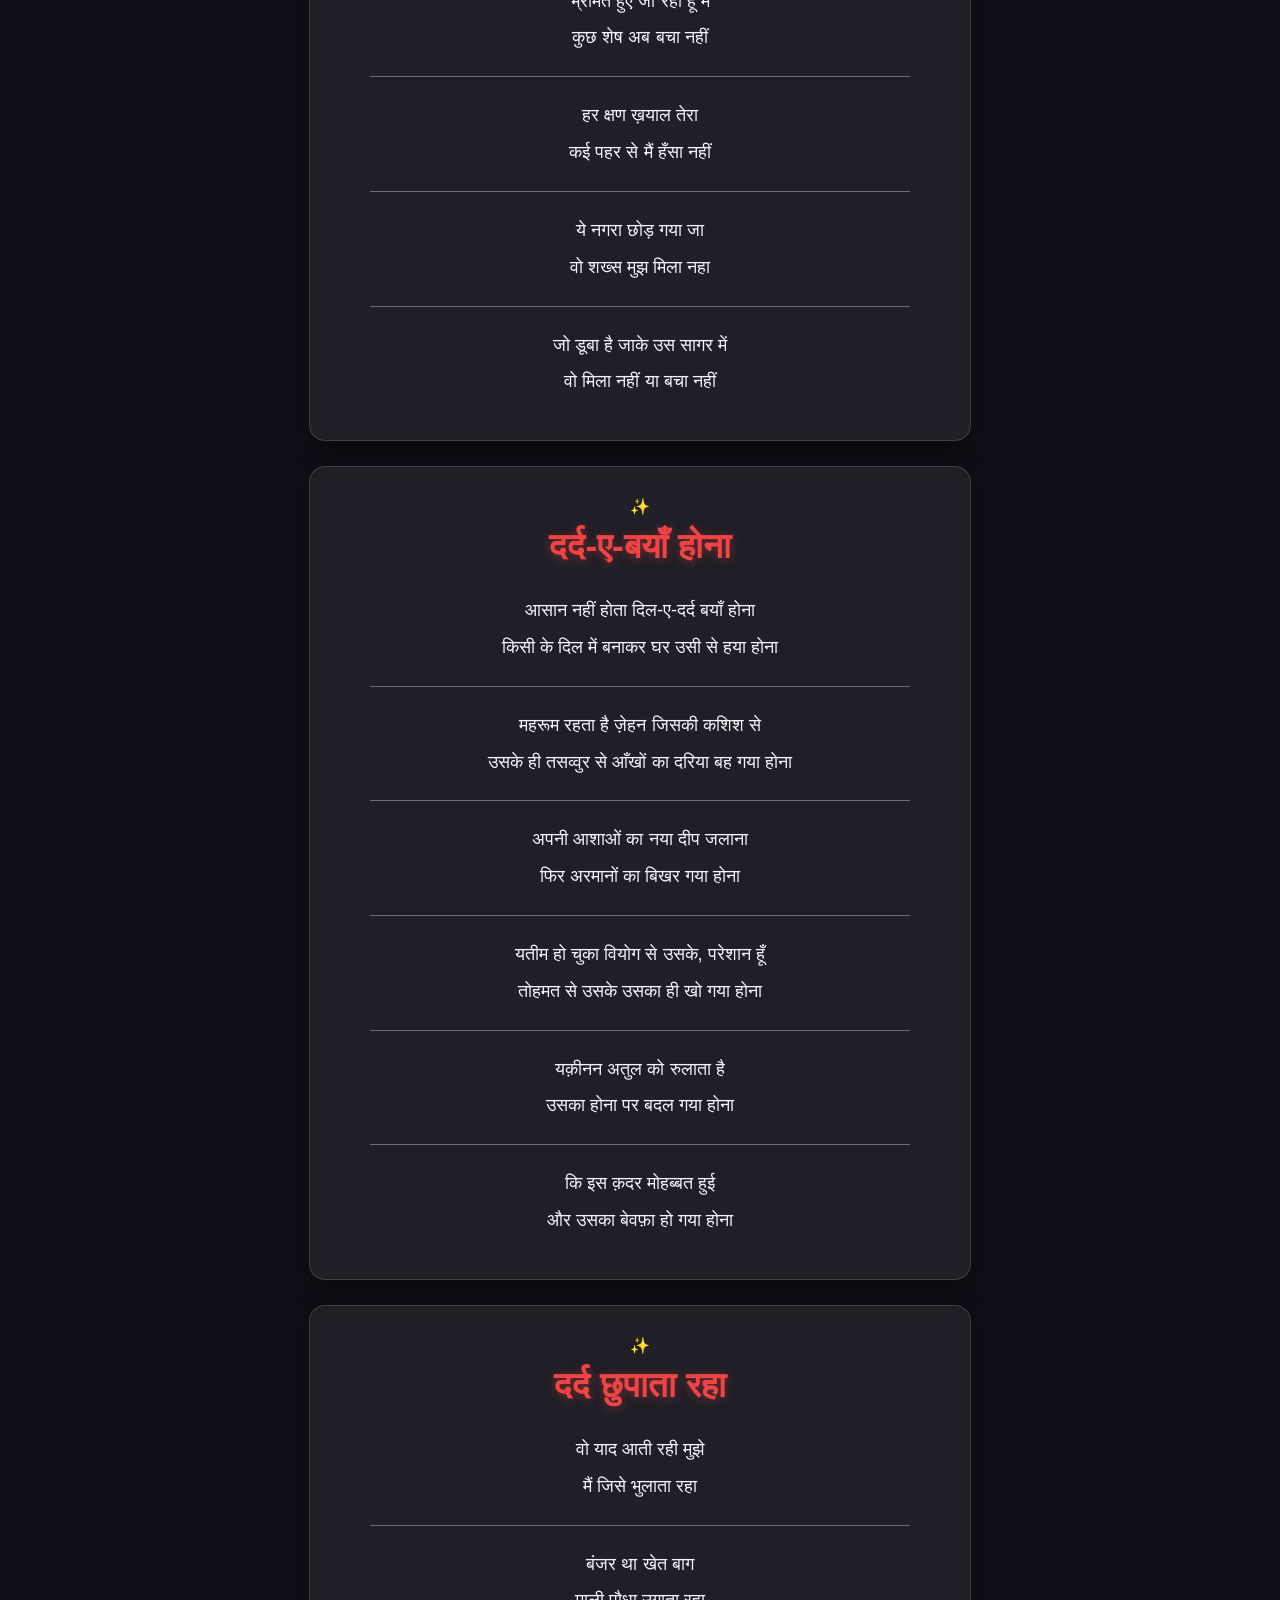
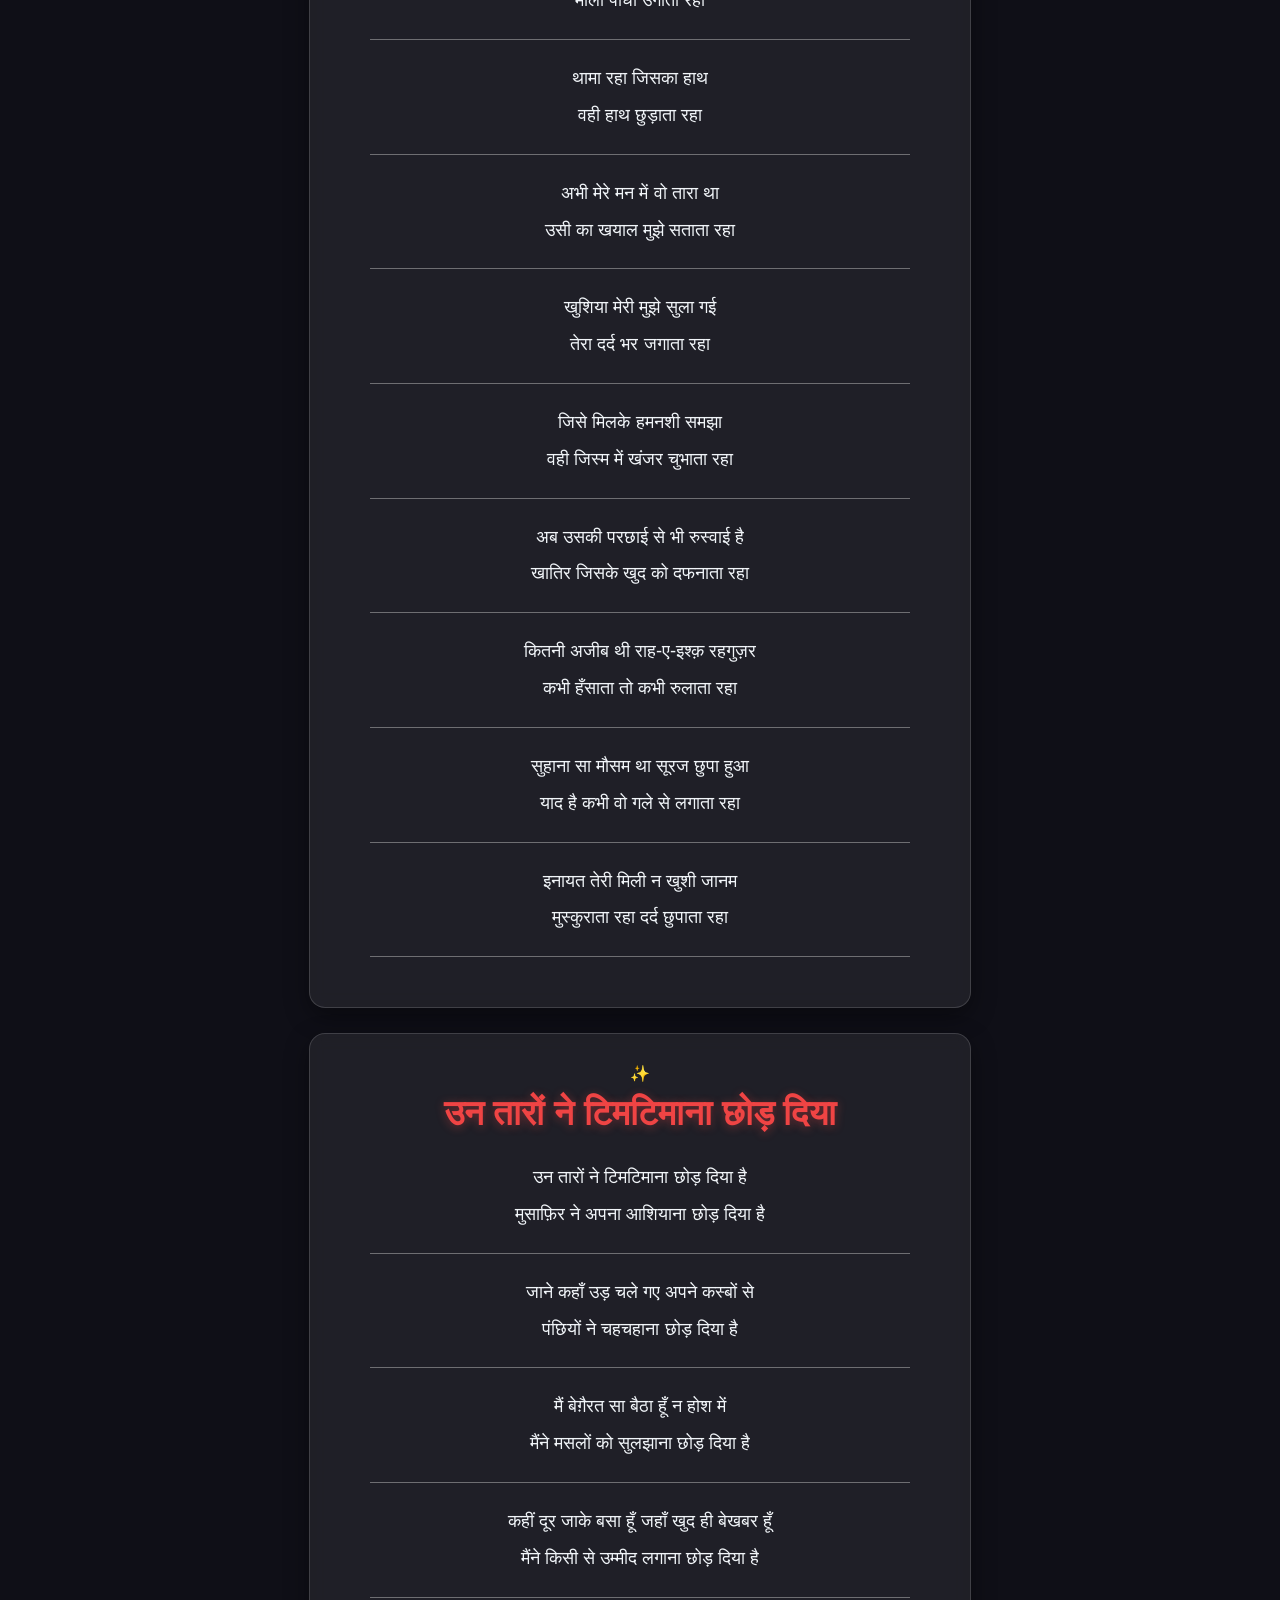
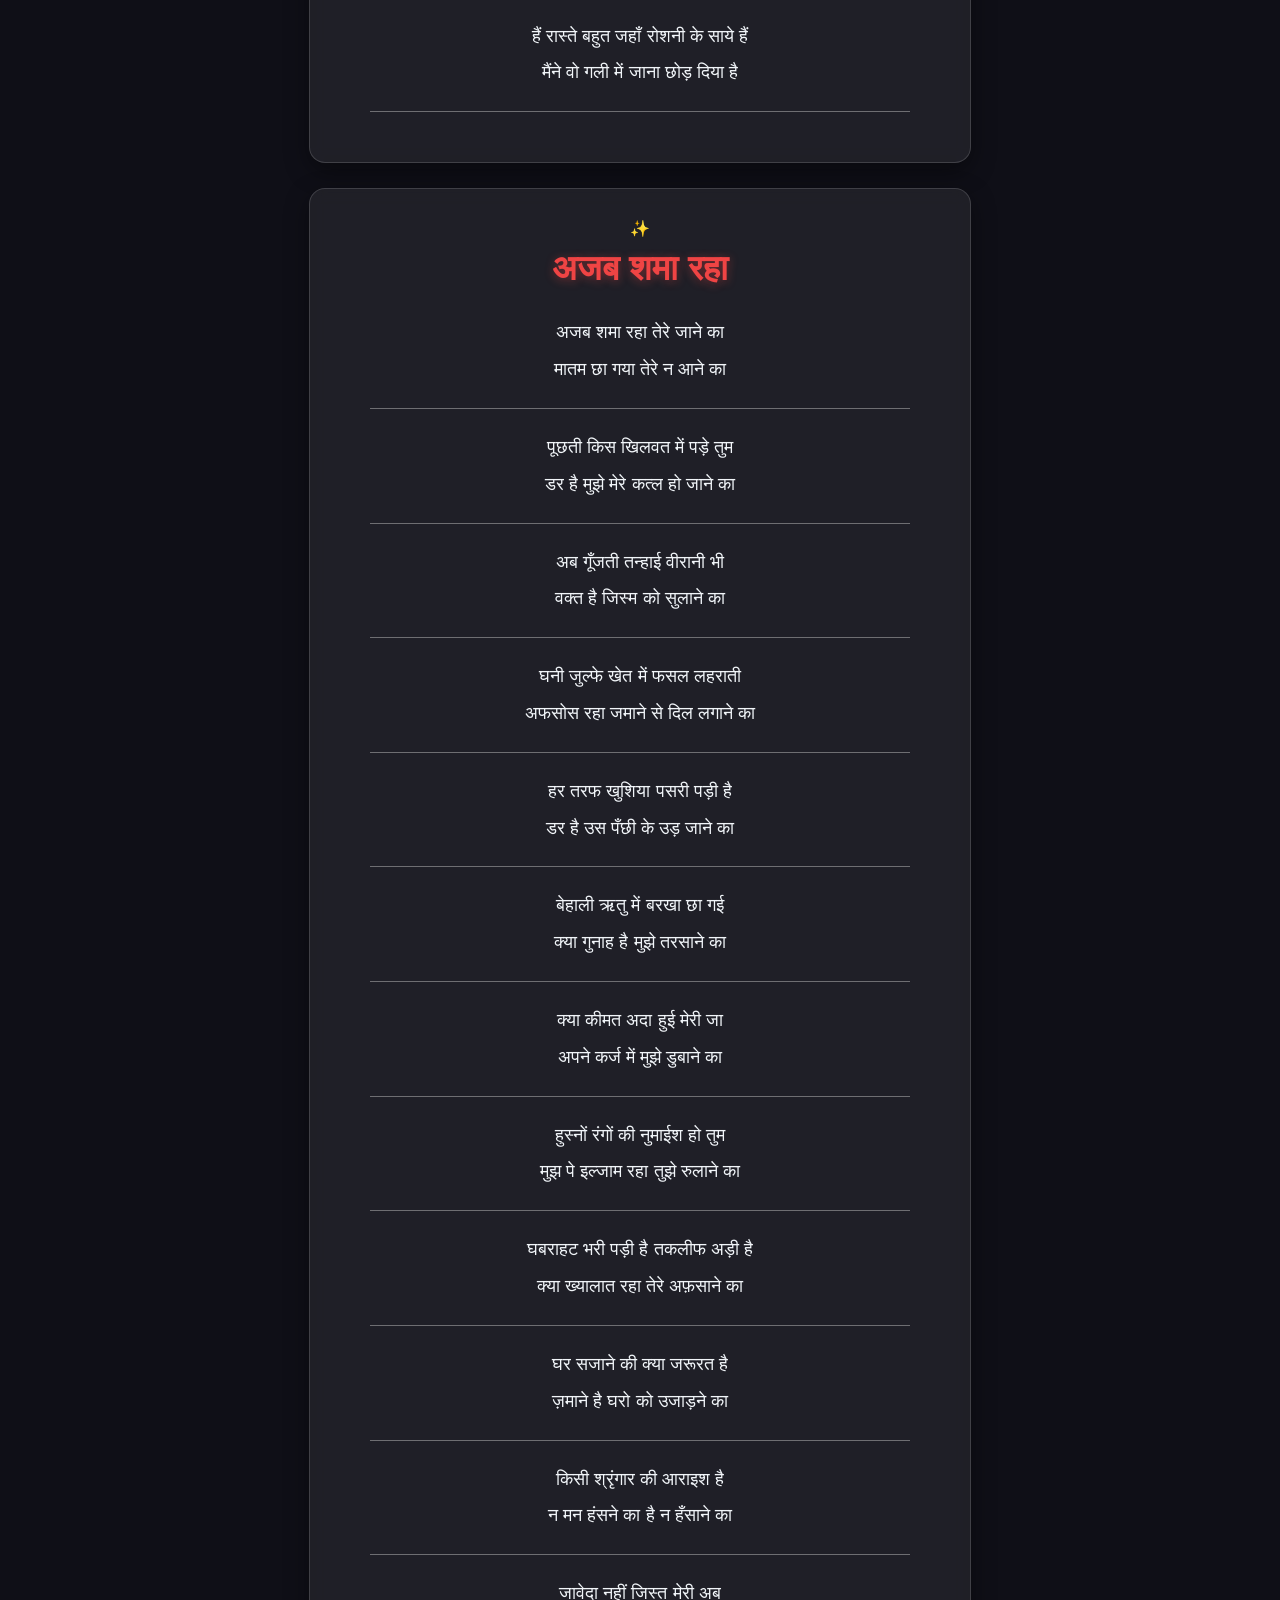
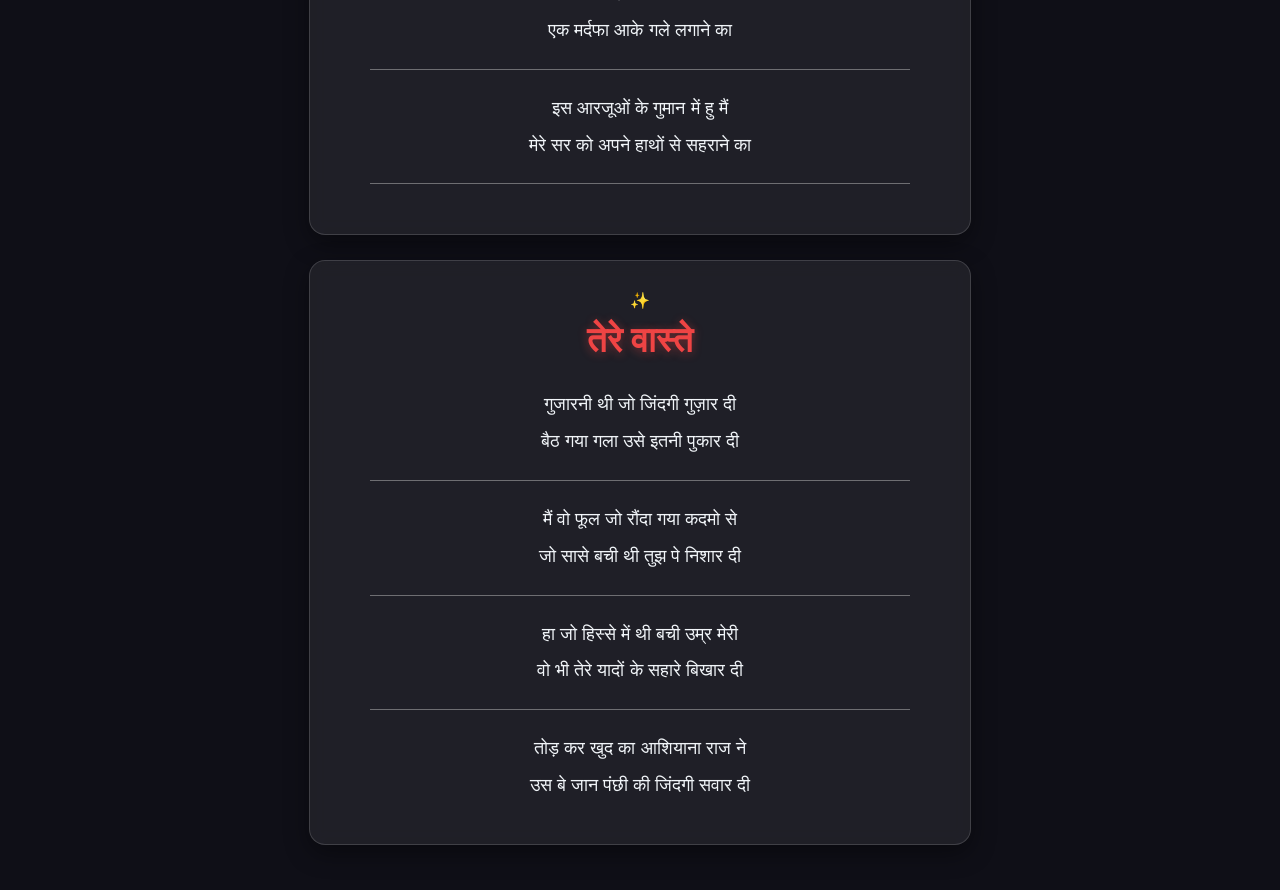
==== commit ee56f092: "Add new Hindi poem section" ====
--- a/index.html
+++ b/index.html
@@ -55,6 +55,17 @@
         </div>
     </div>
 
+    <div class="card">
+        <div class="poetry-container">
+            <div class="decorative-icon">✨</div>
+            <h2>खोया हुआ हूँ</h2>
+            <p>मैं अपनी ही दुनिया में खोया हुआ हूँ,<br>कहीं दूर, रात की चाँदनी में सोया हुआ हूँ।</p>
+            <hr>
+            <p>उलझा हुआ हूँ इस खामोश, वीरान बस्ती में,<br>तेरा ख्वाब है, गहरी नींद में सोया हुआ हूँ।</p>
+            <h3>— लेखक: अतुल राज ठाकरे</h3>
+        </div>
+    </div>
+
   <!-- ग़ज़ल 2 -->
 <div class="card">
   <div class="poetry-container">
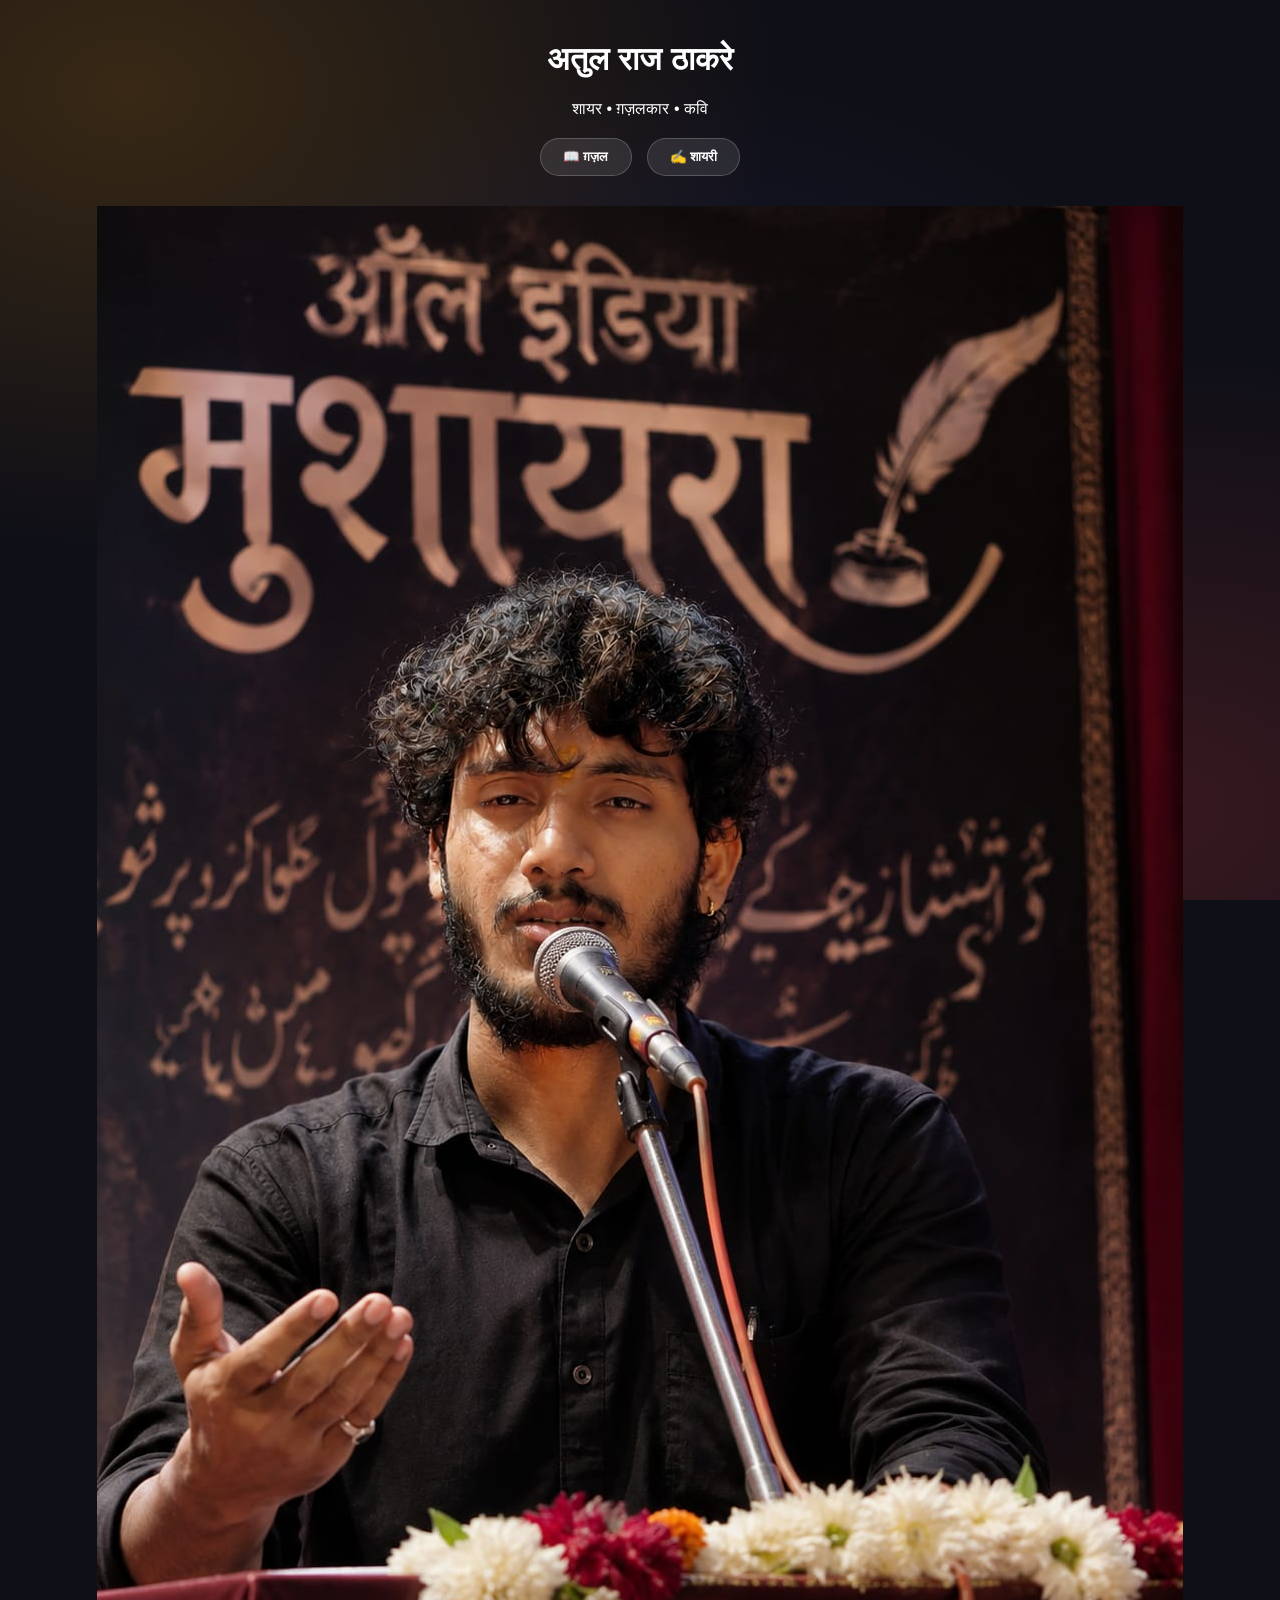
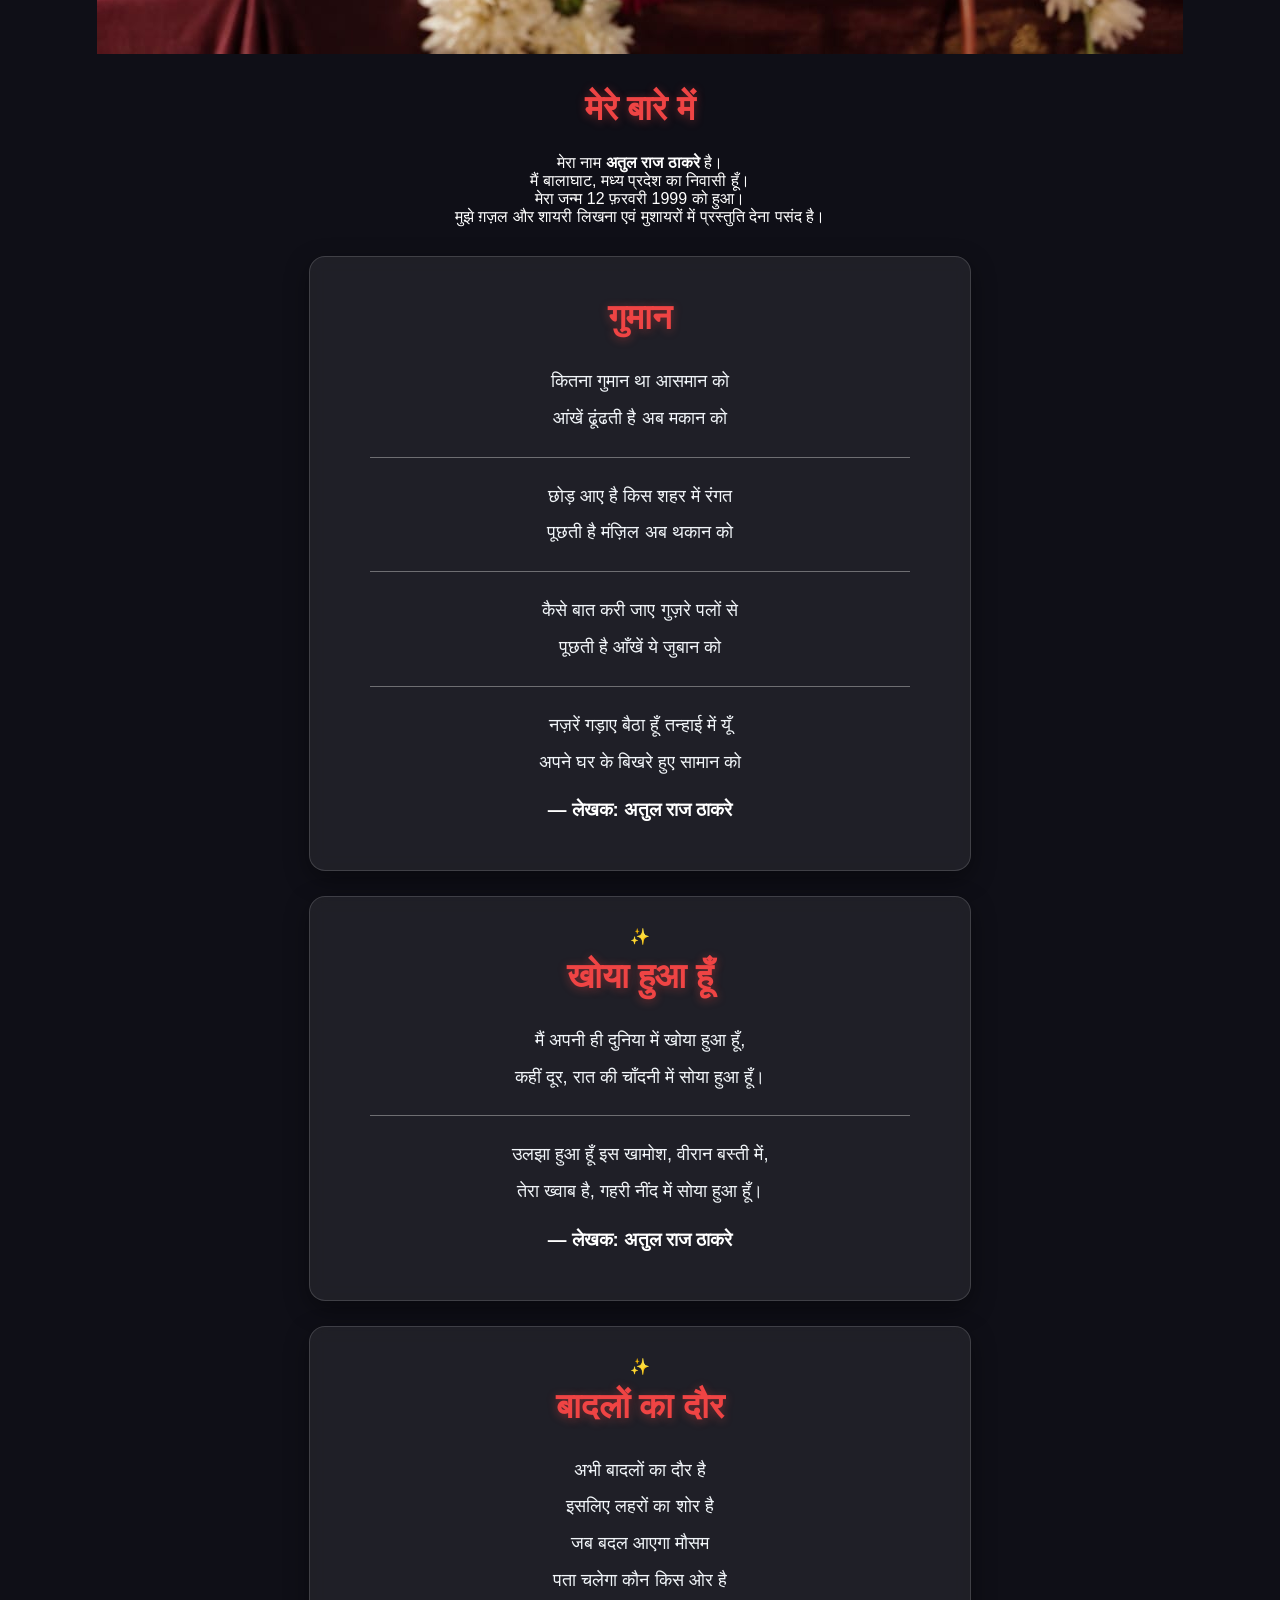
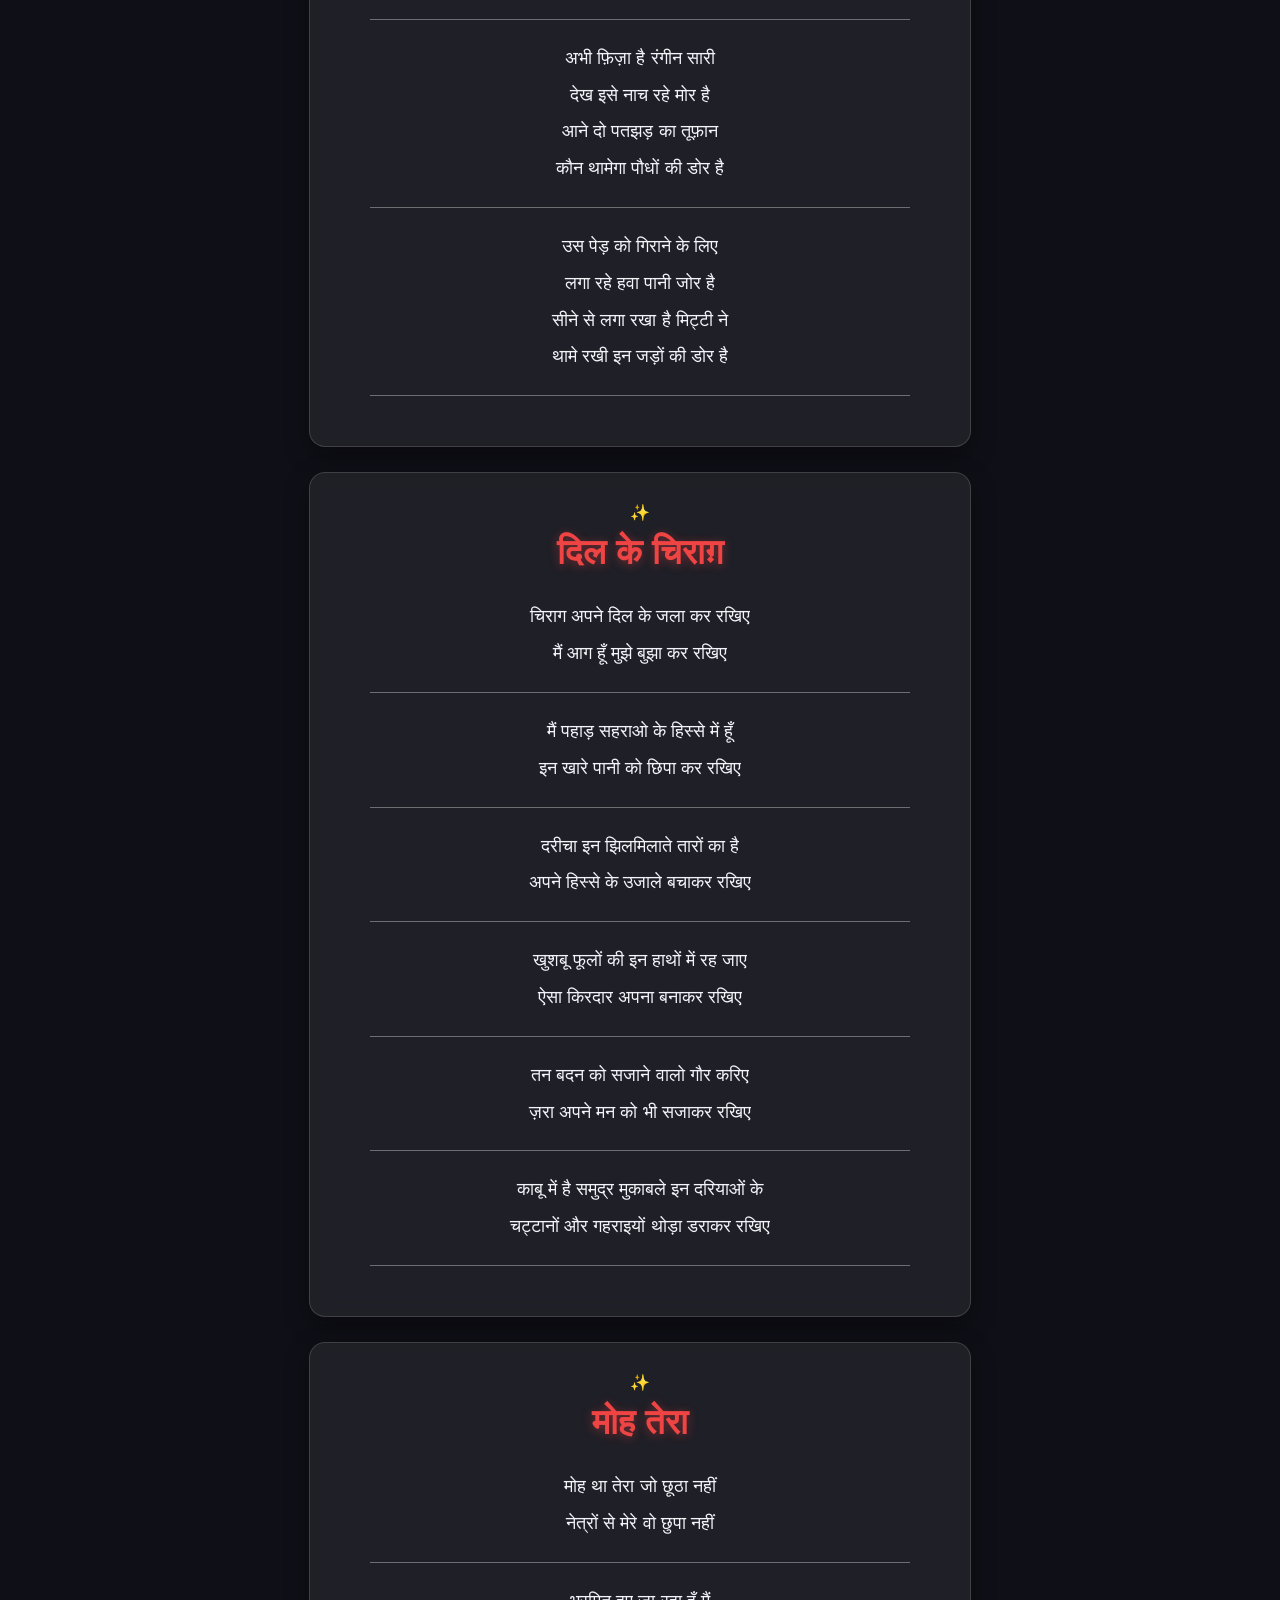
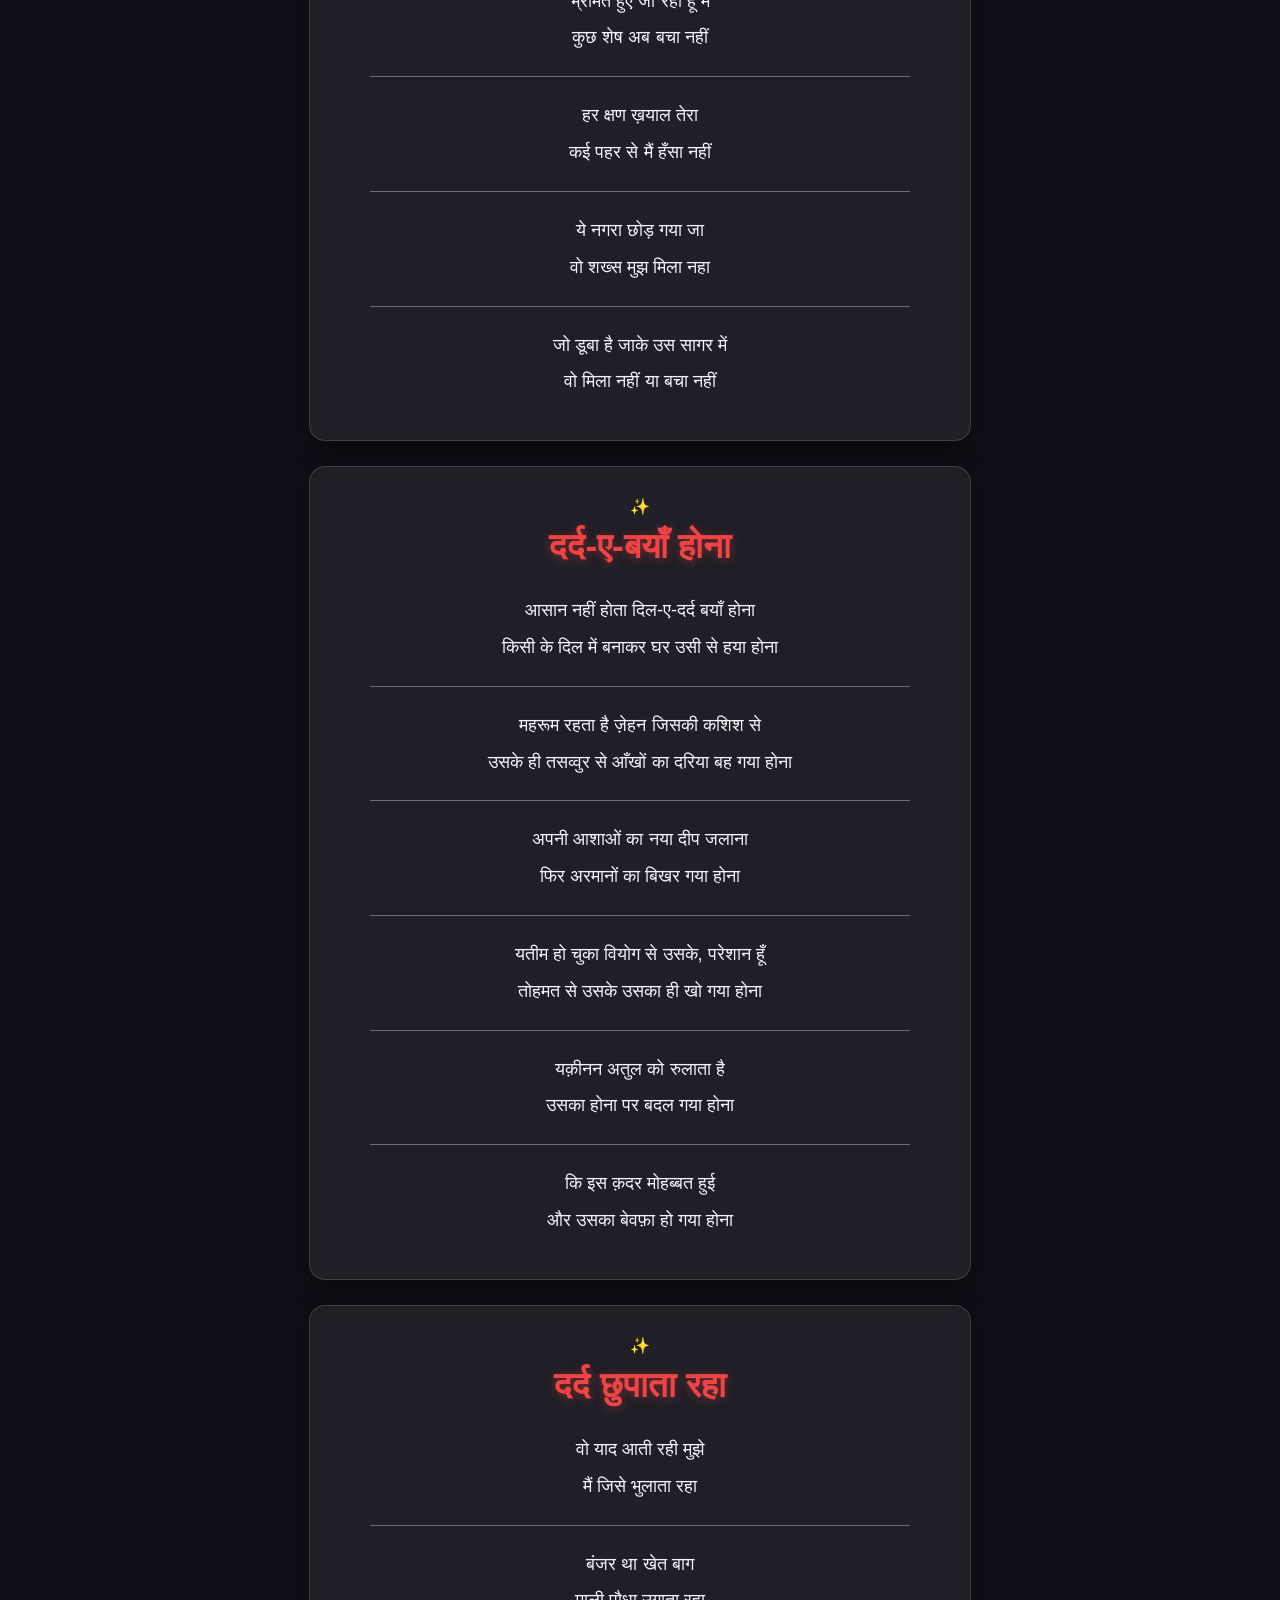
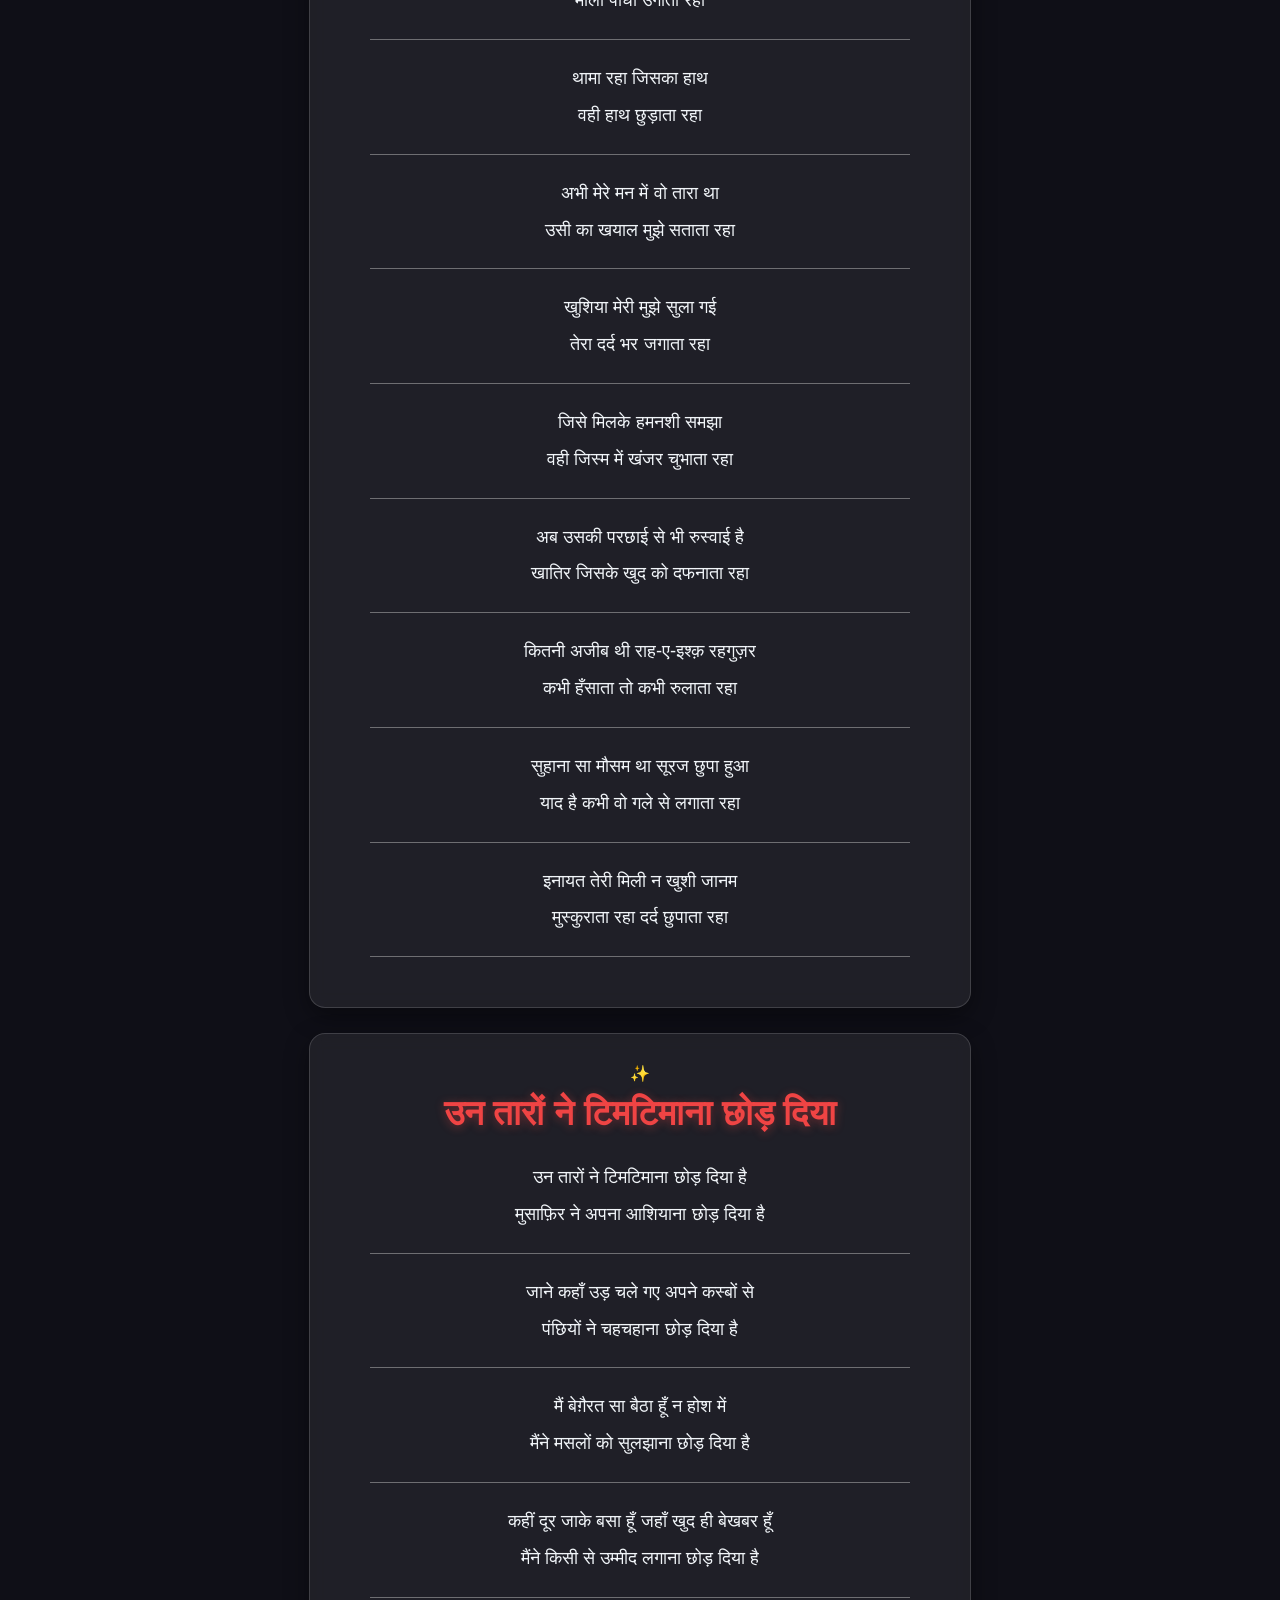
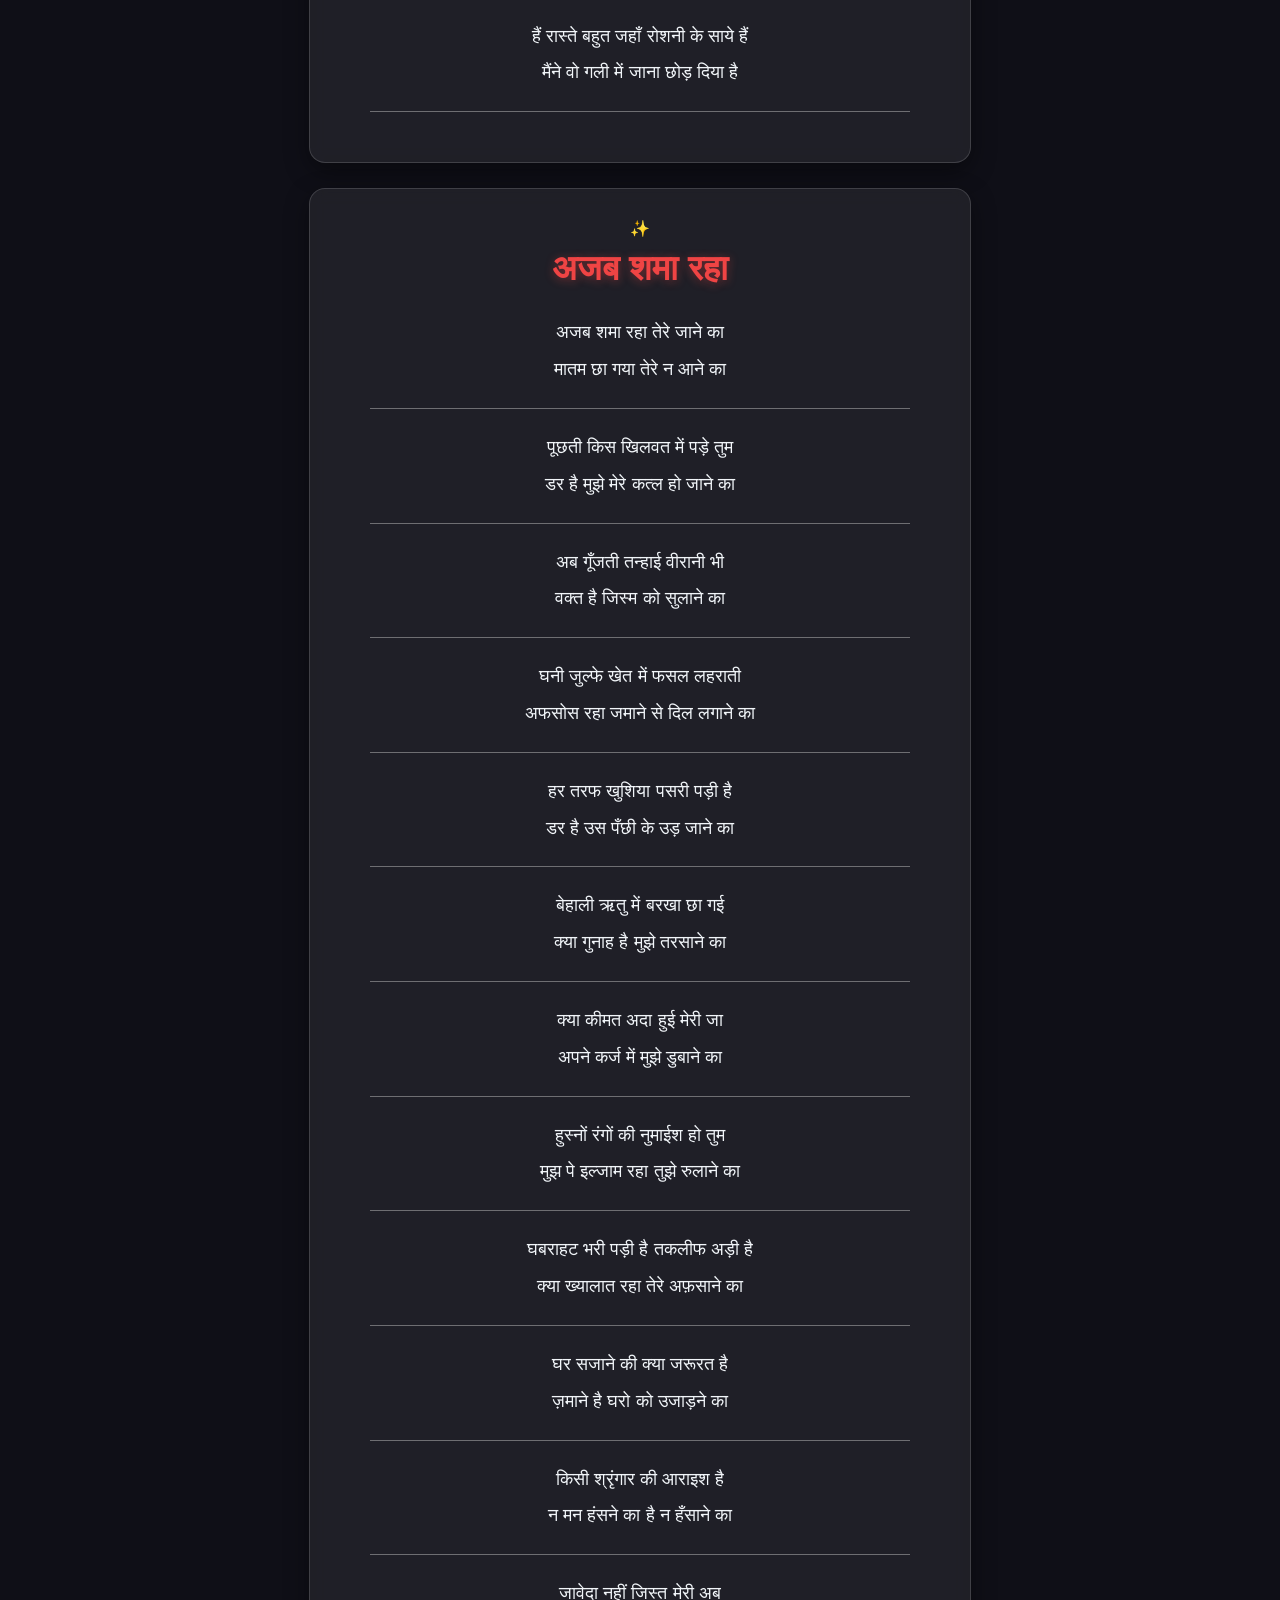
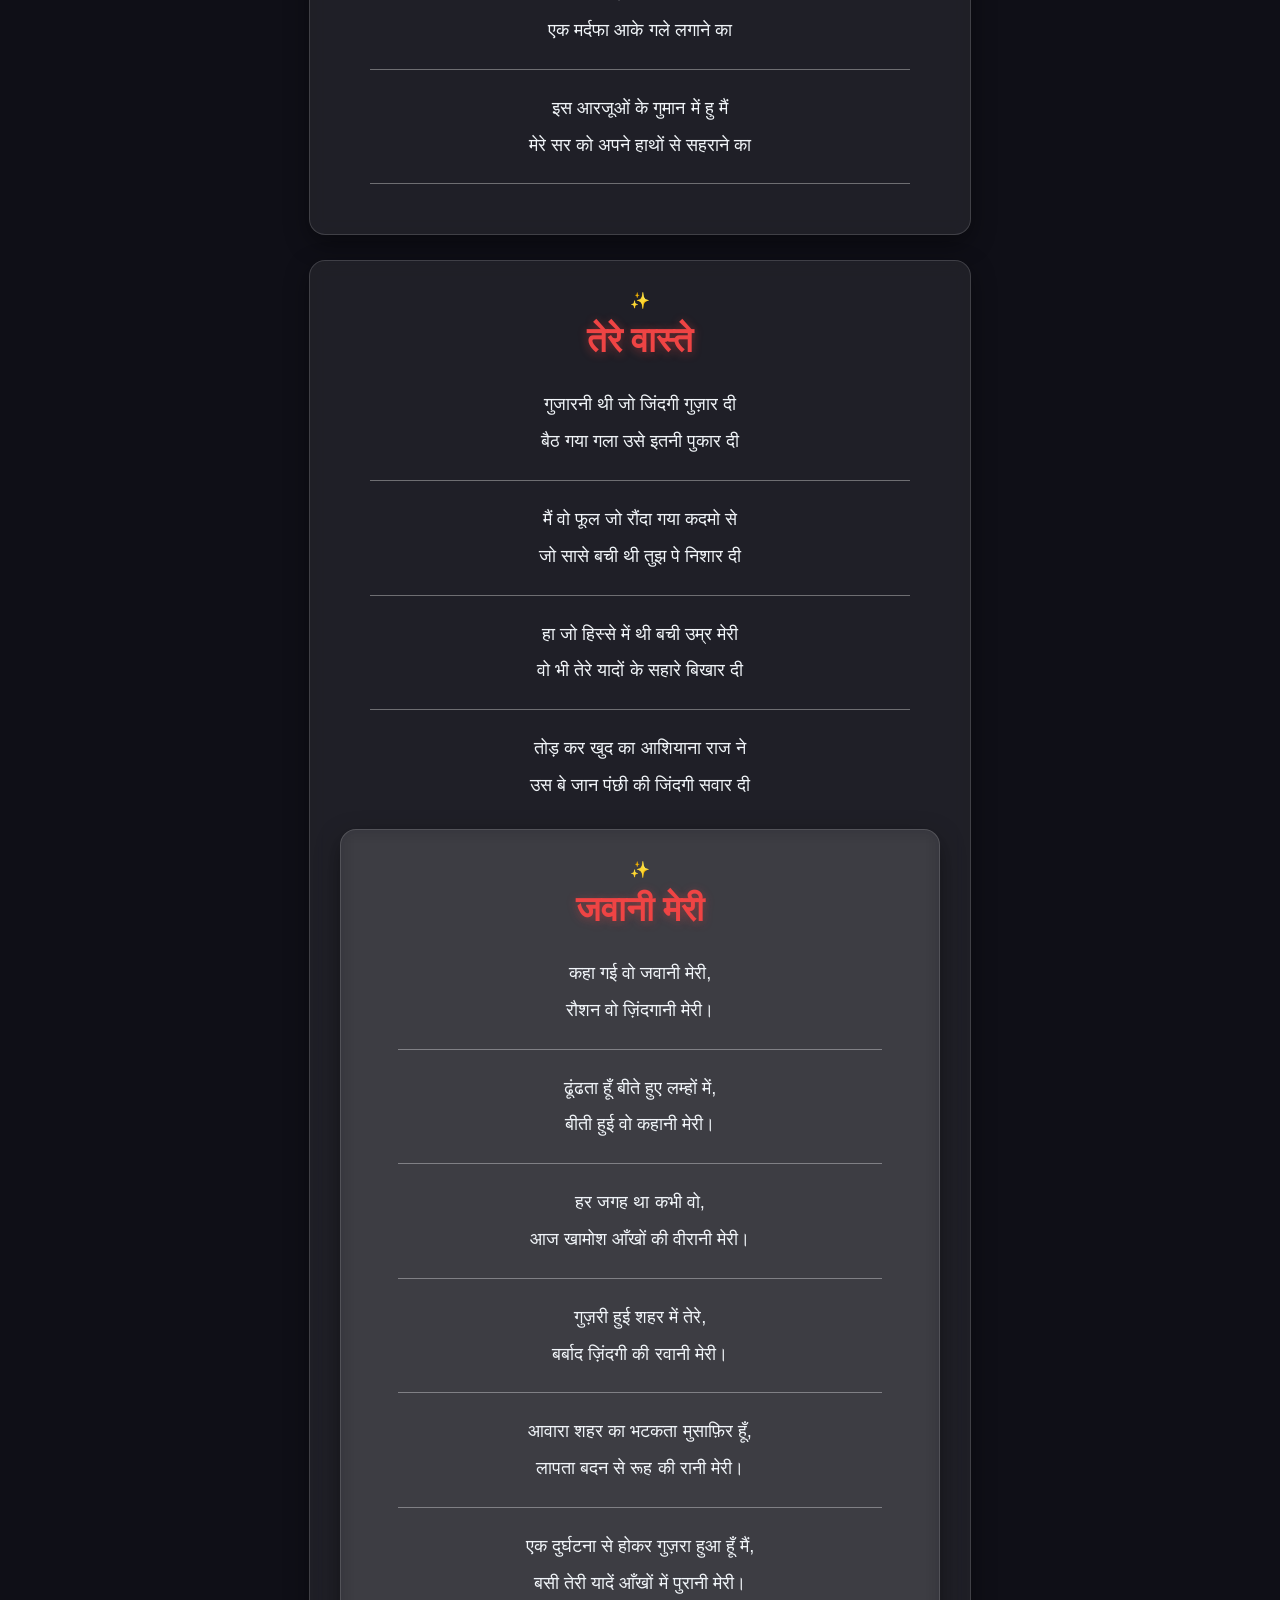
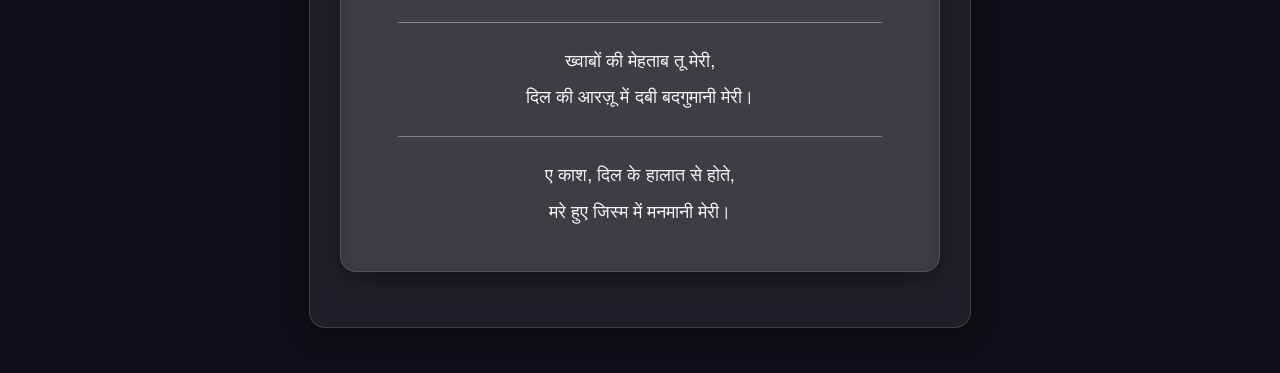
==== commit de4908f7: "Add new ghazal entry" ====
--- a/index.html
+++ b/index.html
@@ -292,6 +292,27 @@
 
     <p>तोड़ कर खुद का आशियाना राज ने<br>उस बे जान पंछी की जिंदगी सवार दी</p>
 
+    <!-- ग़ज़ल - जवानी मेरी -->
+<div class="card">
+  <div class="poetry-container">
+    <div class="decorative-icon">✨</div>
+    <h2>जवानी मेरी</h2>
+
+    <p>कहा गई वो जवानी मेरी,<br>रौशन वो ज़िंदगानी मेरी।</p>
+    <hr>
+    <p>ढूंढता हूँ बीते हुए लम्हों में,<br>बीती हुई वो कहानी मेरी।</p>
+    <hr>
+    <p>हर जगह था कभी वो,<br>आज खामोश आँखों की वीरानी मेरी।</p>
+    <hr>
+    <p>गुज़री हुई शहर में तेरे,<br>बर्बाद ज़िंदगी की रवानी मेरी।</p>
+    <hr>
+    <p>आवारा शहर का भटकता मुसाफ़िर हूँ,<br>लापता बदन से रूह की रानी मेरी।</p>
+    <hr>
+    <p>एक दुर्घटना से होकर गुज़रा हुआ हूँ मैं,<br>बसी तेरी यादें आँखों में पुरानी मेरी।</p>
+    <hr>
+    <p>ख्वाबों की मेहताब तू मेरी,<br>दिल की आरज़ू में दबी बदगुमानी मेरी।</p>
+    <hr>
+    <p>ए काश, दिल के हालात से होते,<br>मरे हुए जिस्म में मनमानी मेरी।</p>
   </div>
   </div> <!-- गज़ल का कार्ड बंद -->
 
@@ -635,6 +656,96 @@
     <p>
       मैं एक आवाज़ के सुर में बहता था,<br>
       वो रातें थीं जो मुझे संवारती थीं।
+    </p>
+  </div>
+</div>
+
+<!-- शायरी कार्ड -->
+<div class="card">
+  <div class="poetry-container">
+    <h2>मूरत-ए-इश्क़</h2>
+    <p>
+      कृष्णा की बनायी मूरत है,<br>
+      वो अप्सरा-सी खूबसूरत है।
+    </p>
+    <hr>
+    <p>
+      मन विचलित हो पड़ा है,<br>
+      हाँ, मुझे उसकी ज़रूरत है।
+    </p>
+  </div>
+</div>
+
+<!-- शायरी कार्ड -->
+<div class="card">
+  <div class="poetry-container">
+    <h2>ख़ुदा बनाऊँगा</h2>
+    <p>
+      एक रोज़ तेरे दामन से इस तरह ओझल हो जाऊँगा,<br>
+      तू समझेगी, मैं लापता हूँ और मैं खुदा हो जाऊँगा।
+    </p>
+  </div>
+</div>
+
+<!-- शायरी 카드 -->
+<div class="card">
+  <div class="poetry-container">
+    <h2>मुस्किल था</h2>
+    <p>
+      चाहा उसे इतना भुलाना मुश्किल था,<br>
+      दिल में लगी आग को बुझाना मुश्किल था।
+    </p>
+    <hr>
+    <p>
+      वो किताब, वो खत, बे-जान से हो गए,<br>
+      टूटी हुई इमारत को बनाना मुश्किल था।
+    </p>
+  </div>
+</div>
+
+<!-- शायरी कार्ड -->
+<div class="card">
+  <div class="poetry-container">
+    <h2>हमारी कमियाँ</h2>
+    <p>
+      हमारी खामियाँ हमींको पता है,<br>
+      हमारी खामोशियाँ हमींको पता है।
+    </p>
+    <hr>
+    <p>
+      गुजर रहे हैं जिस राह से हम,<br>
+      हमारी परेशानीयाँ हमींको पता है。
+    </p>
+  </div>
+</div>
+<!-- शायरी कार्ड -->
+<div class="card">
+  <div class="poetry-container">
+    <h2>नज़रिया</h2>
+    <p>
+      कैसा तुम्हारा नज़रिया हैं,<br>
+      आँखें है या दरिया हैं ।
+    </p>
+    <hr>
+    <p>
+      तुम सुनाओ अपना हाल,<br>
+      हम ग़म सब बढ़िया है।
+    </p>
+  </div>
+</div>
+
+<!-- शायरी कार्ड -->
+<div class="card">
+  <div class="poetry-container">
+    <h2>तबाही</h2>
+    <p>
+      मेरी तबाही का हिसाब लगाया नहीं जा सकता,<br>
+      अपनी अर्थी को अपने कंधों पर उठाया नहीं जा सकता।
+    </p>
+    <hr>
+    <p>
+      हस्सार हो गए, तुम एहतिमाल हो तो खत्म करो,<br>
+      हाँ सुनो ना, माधव, अब उसे भुलाया नहीं जा सकता।
     </p>
   </div>
 </div>
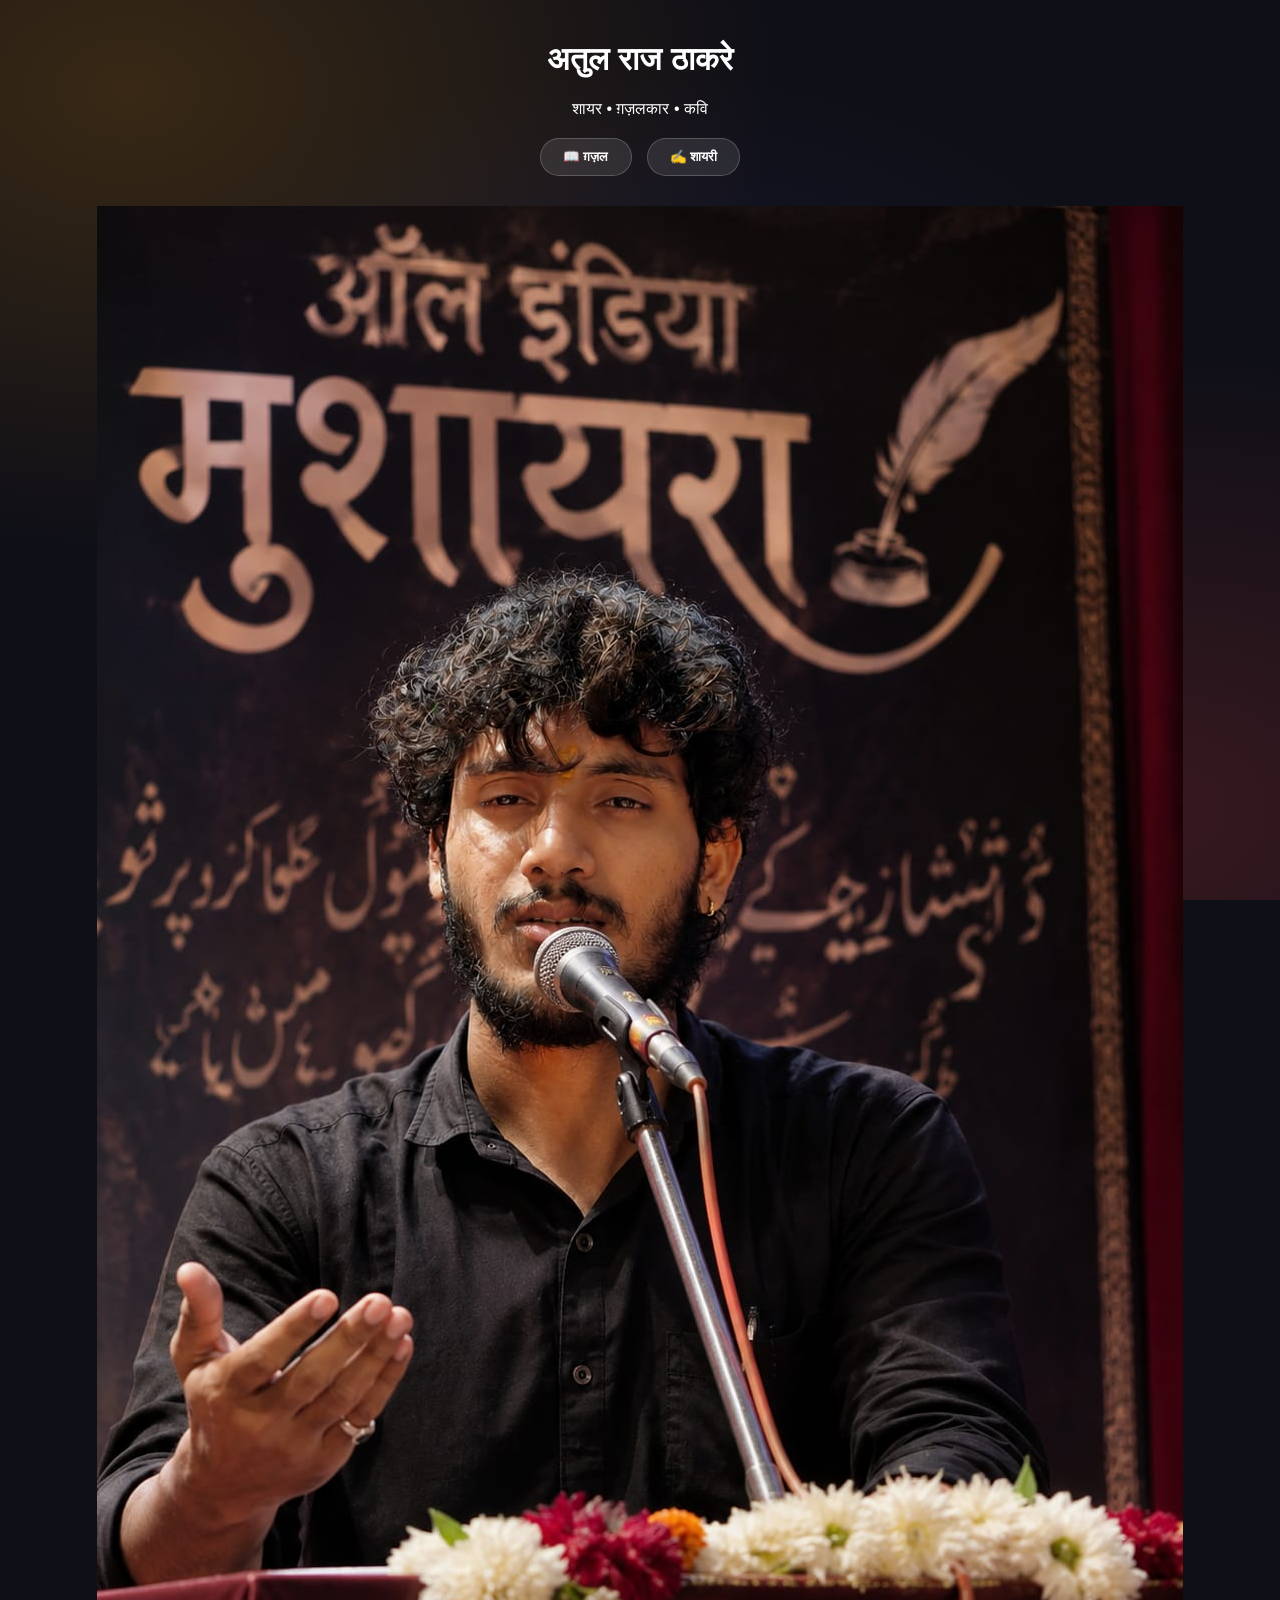
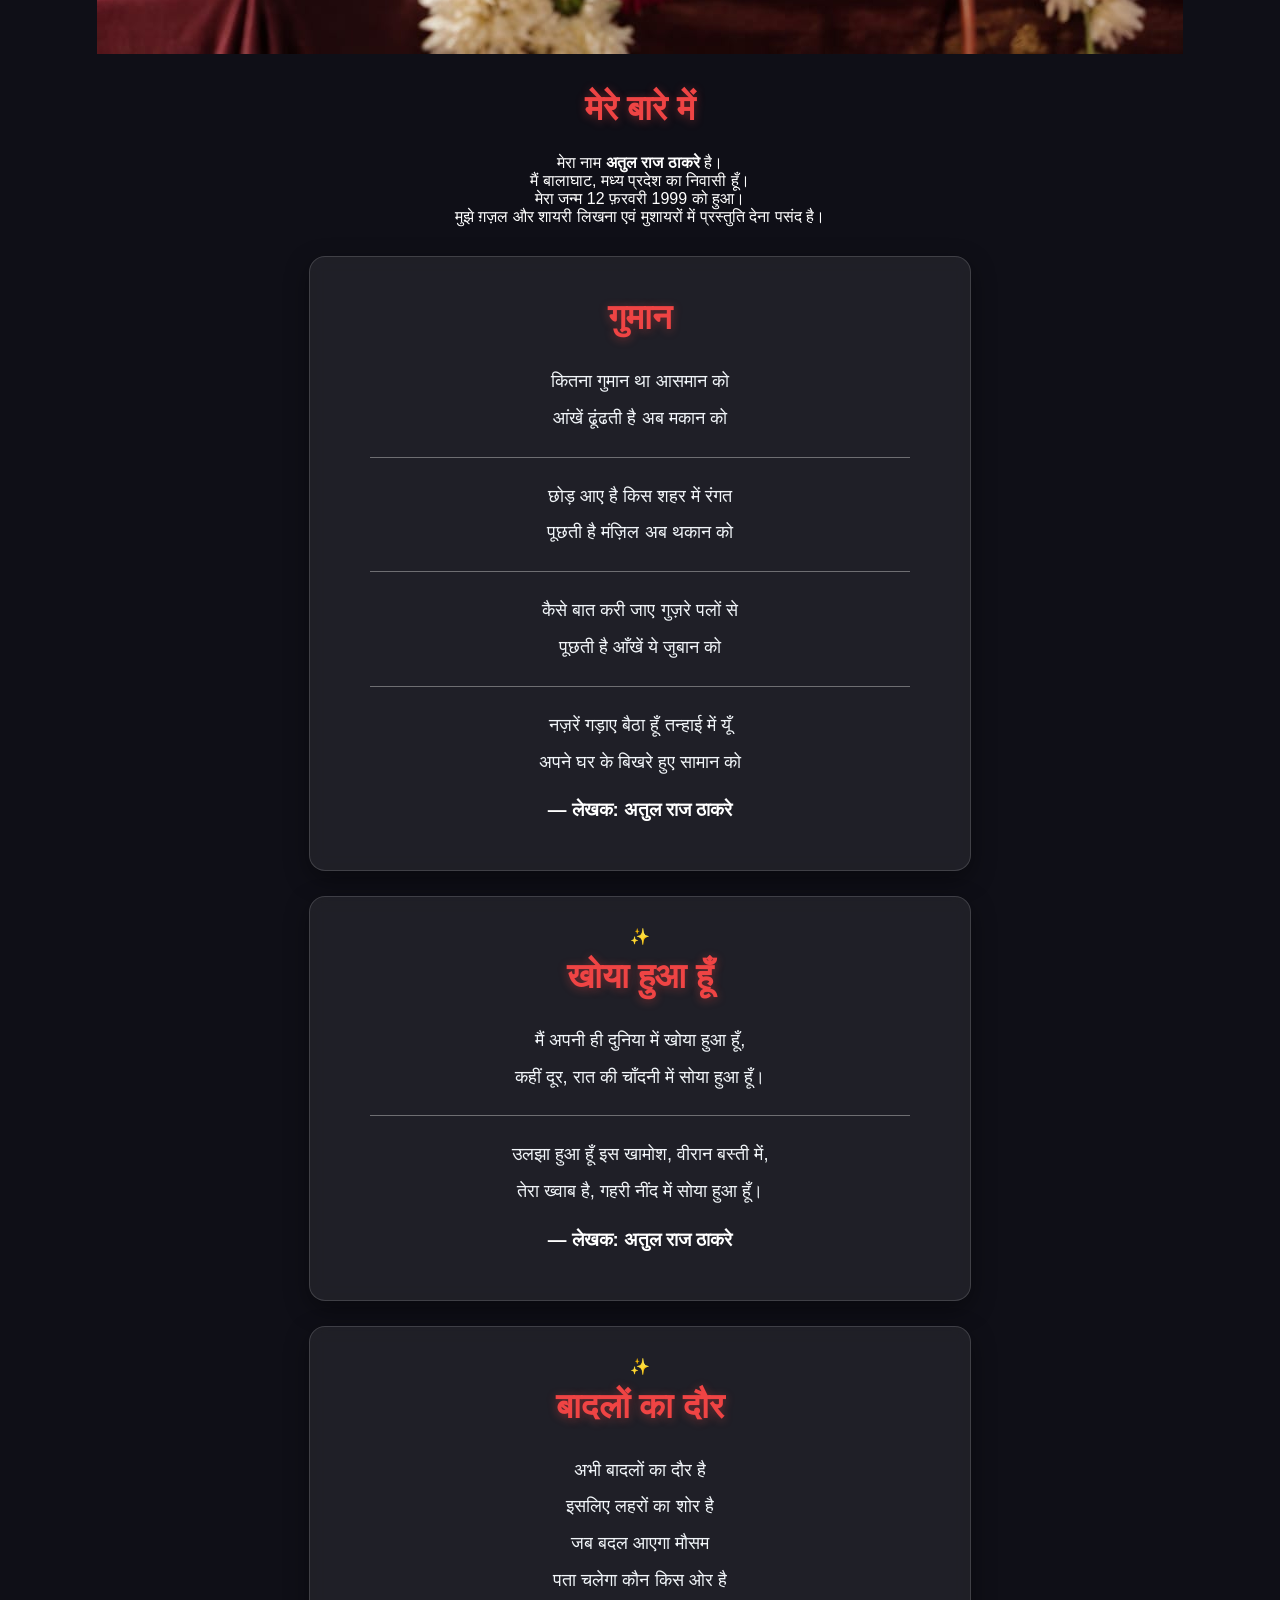
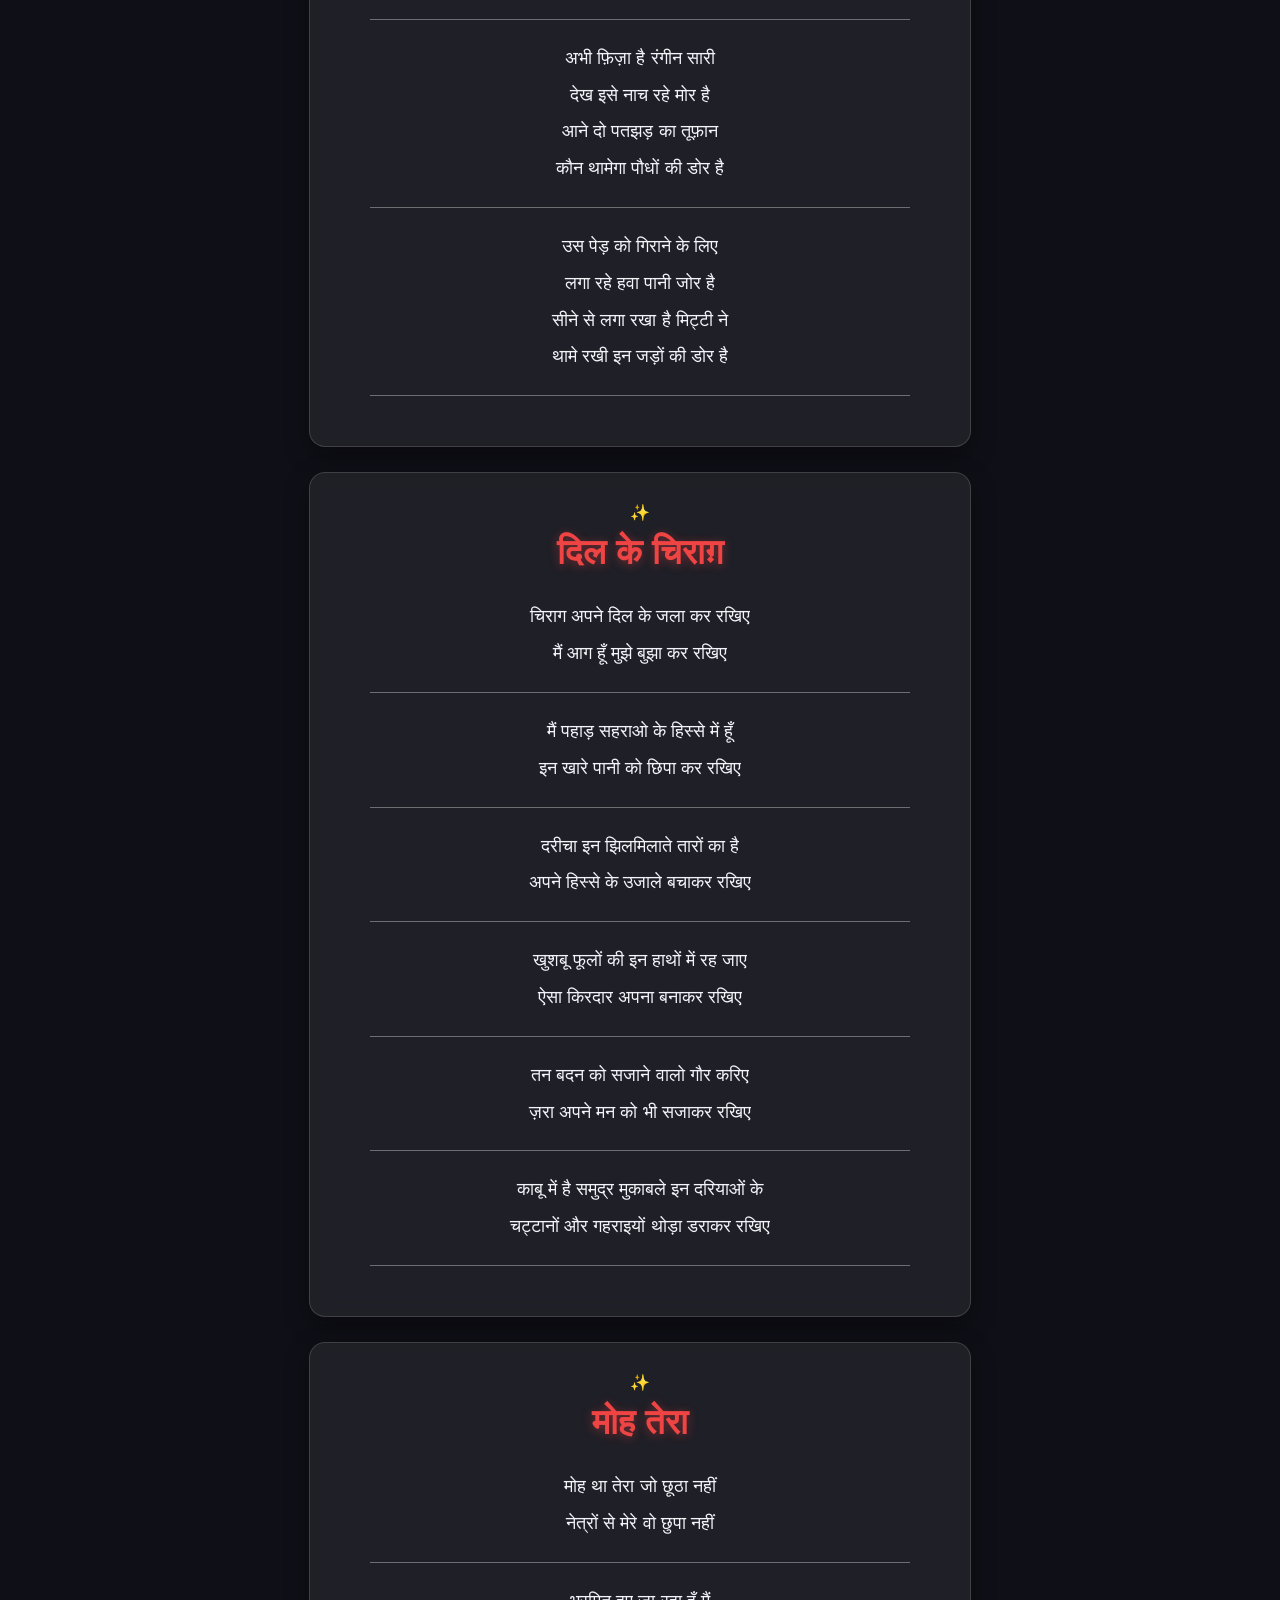
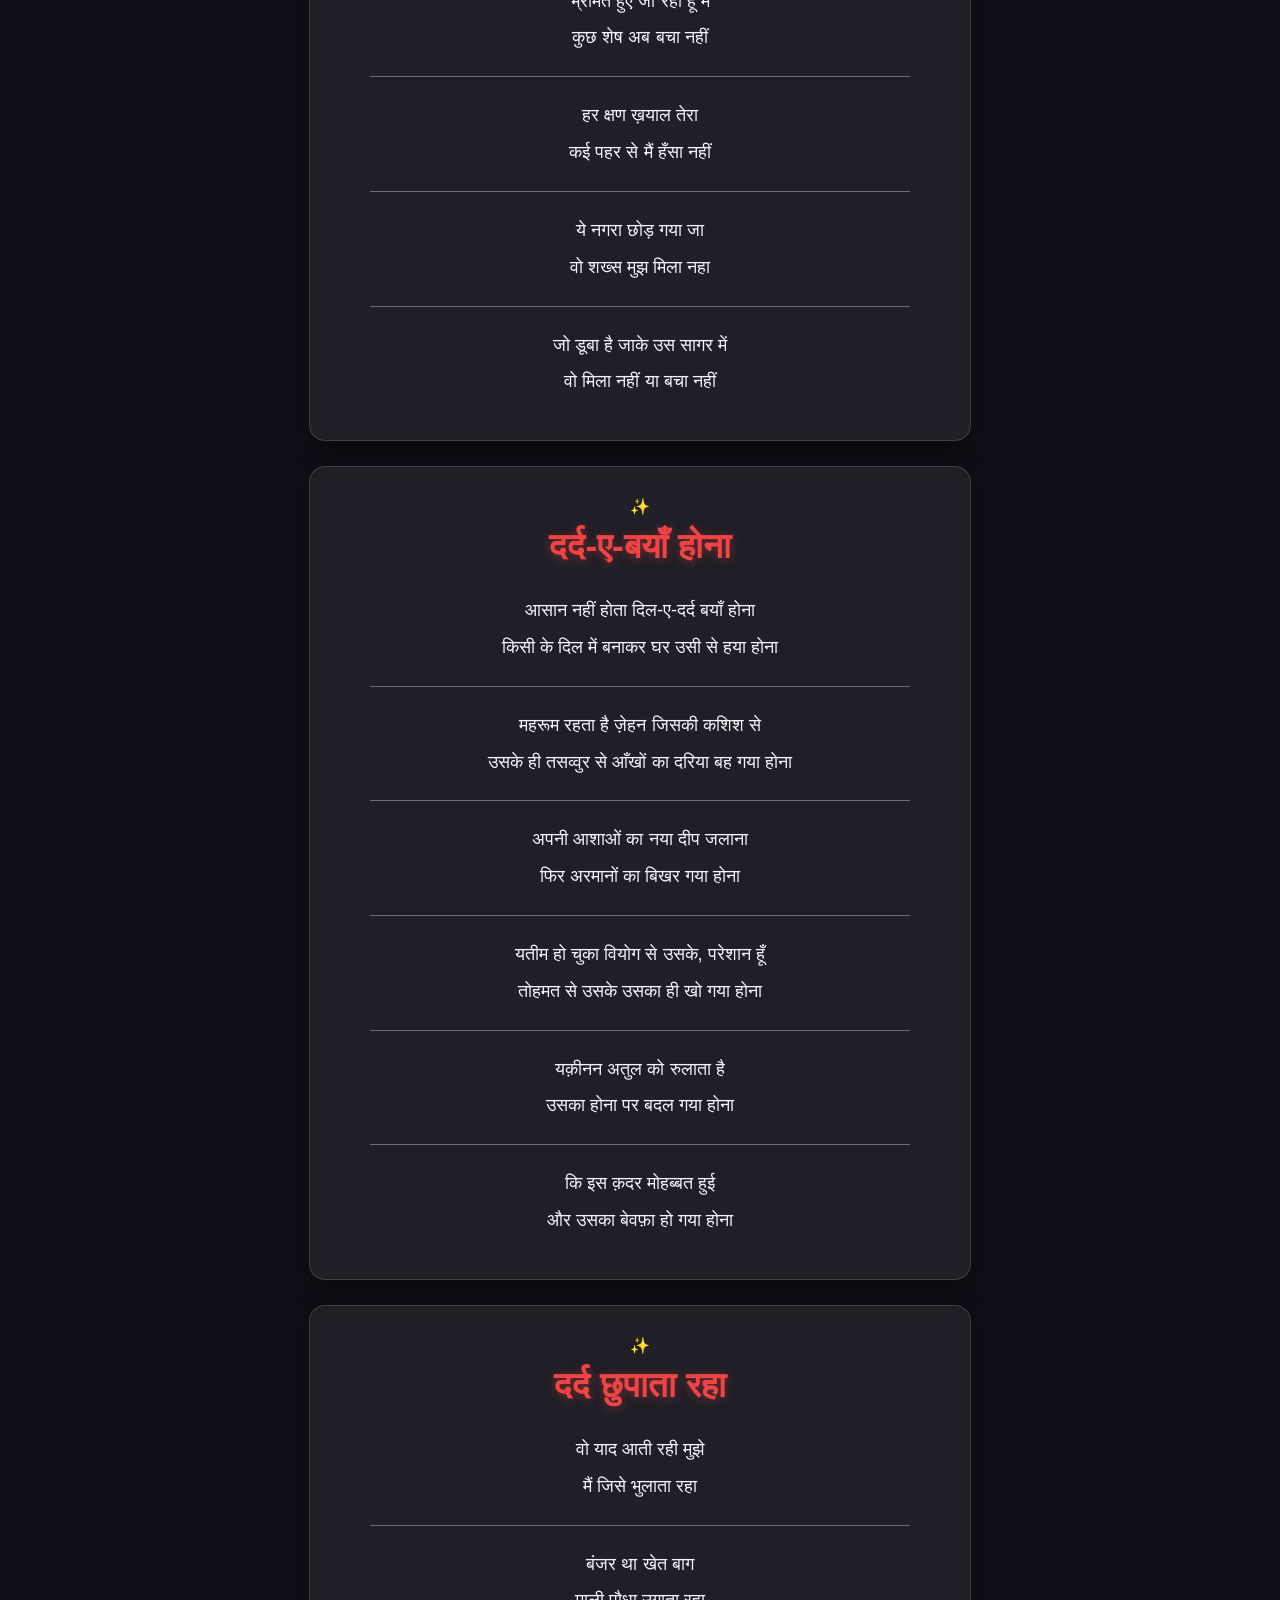
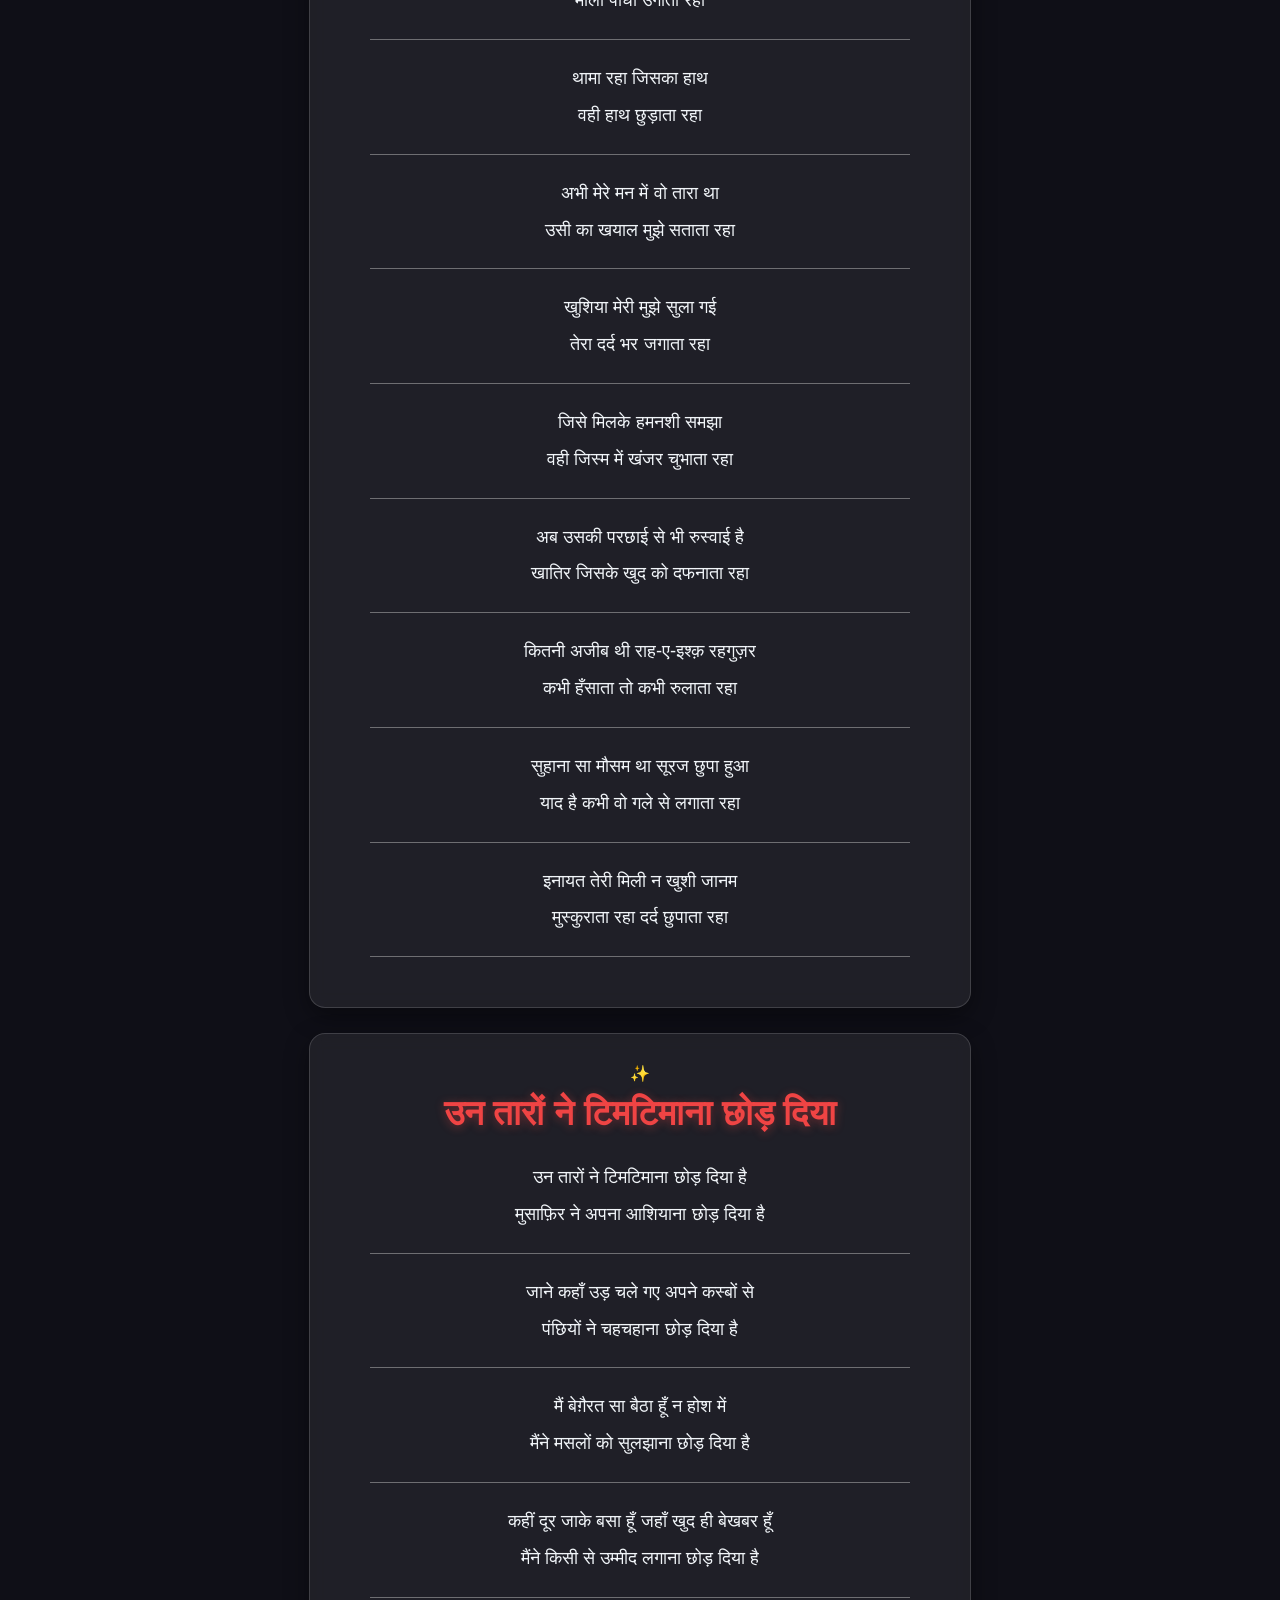
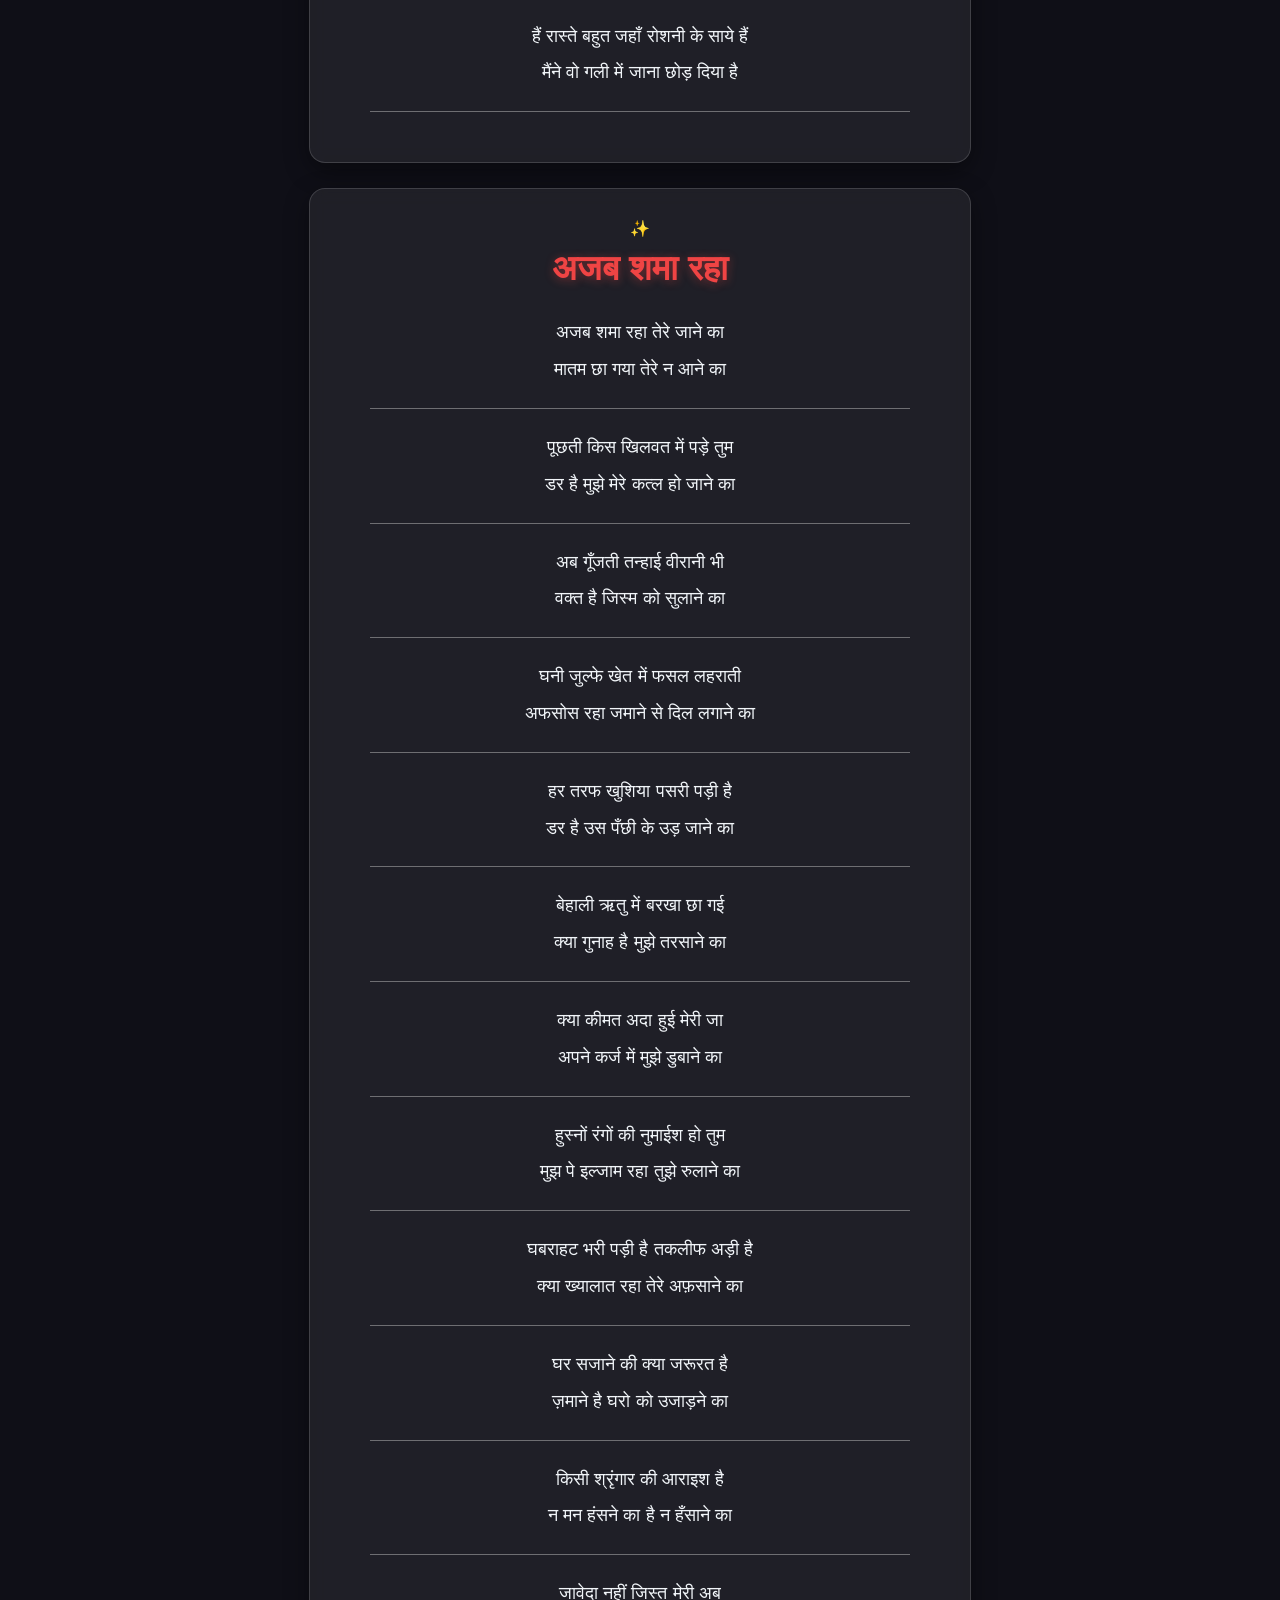
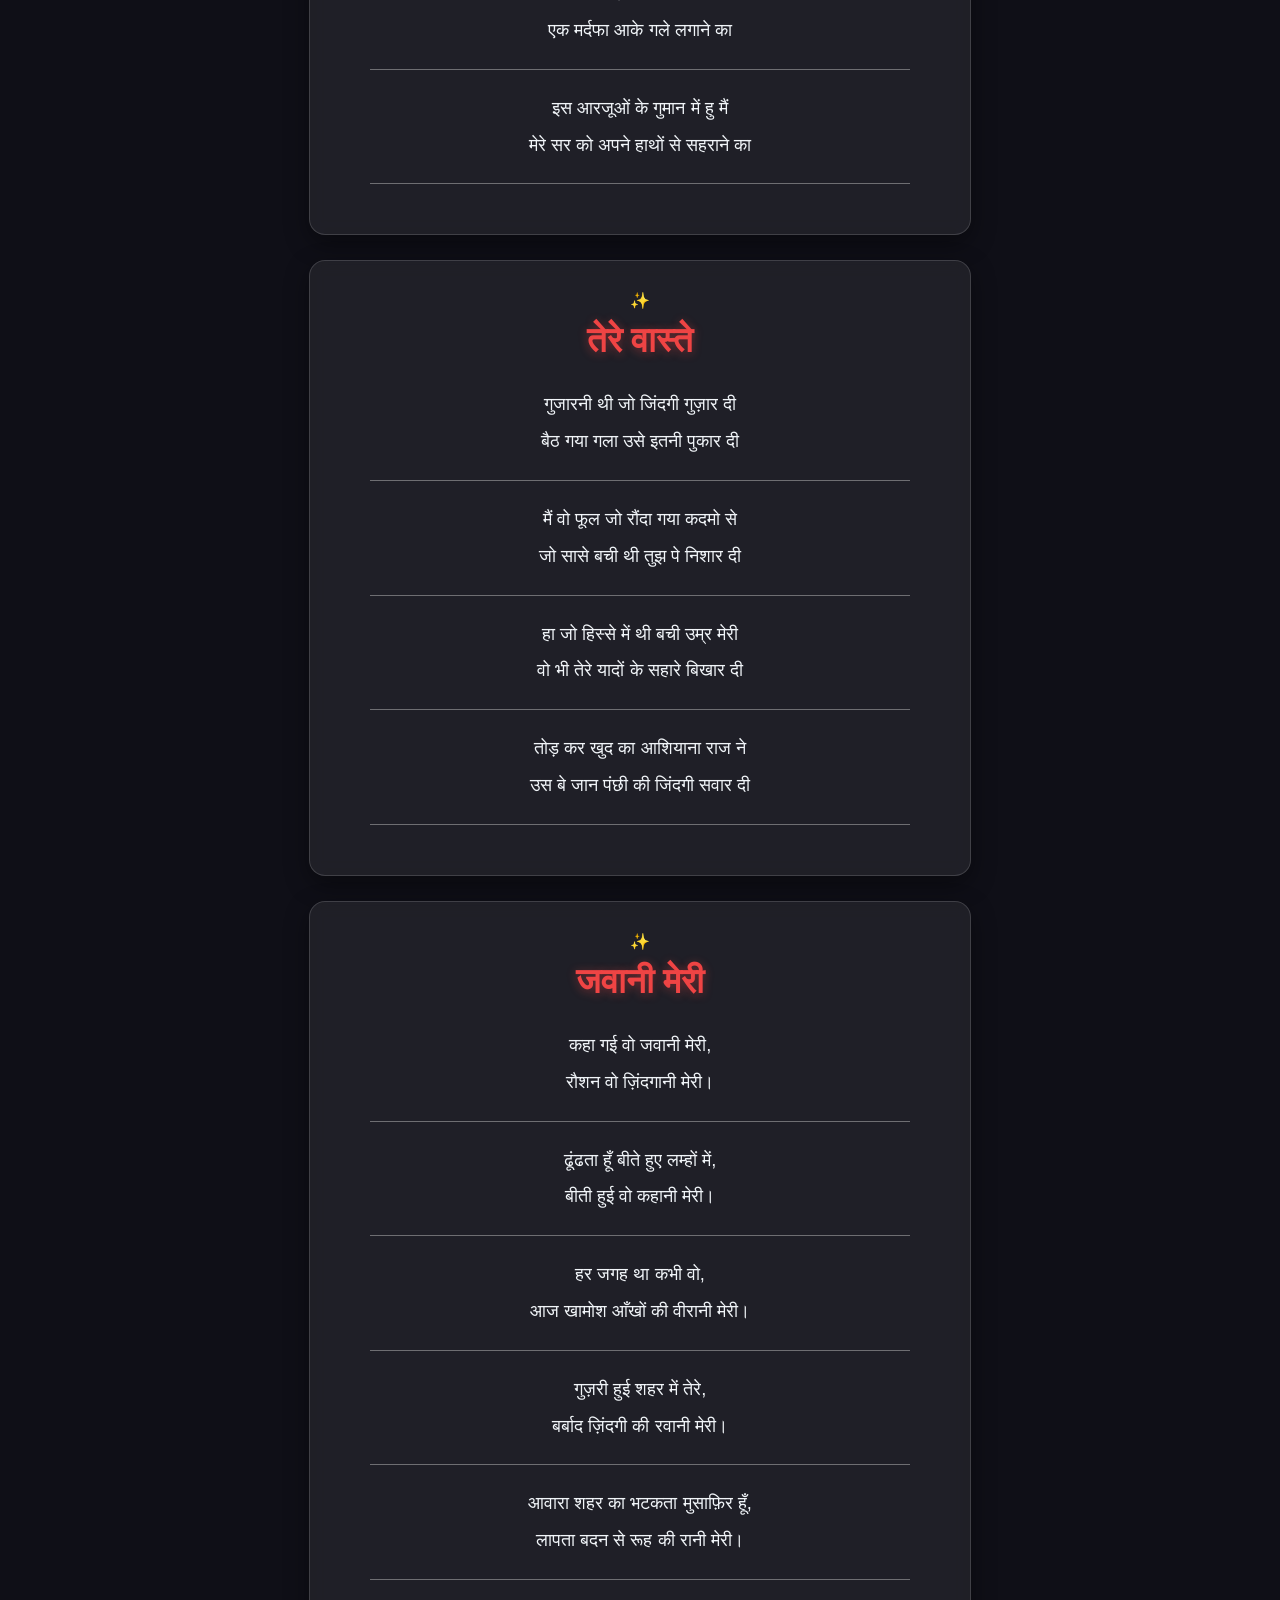
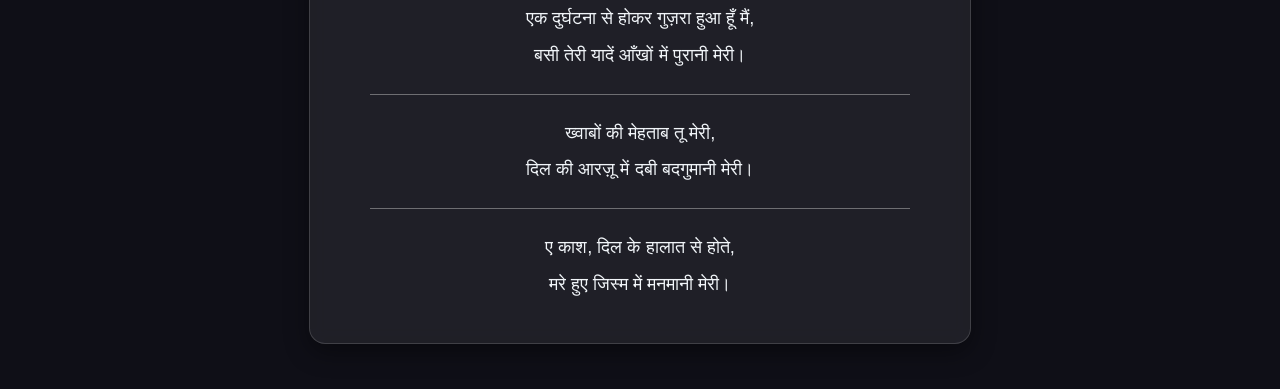
==== commit af5138b5: "Refresh site content" ====
--- a/index.html
+++ b/index.html
@@ -291,6 +291,9 @@
     <hr>
 
     <p>तोड़ कर खुद का आशियाना राज ने<br>उस बे जान पंछी की जिंदगी सवार दी</p>
+    <hr>
+  </div>
+</div>
 
     <!-- ग़ज़ल - जवानी मेरी -->
 <div class="card">
@@ -313,6 +316,7 @@
     <p>ख्वाबों की मेहताब तू मेरी,<br>दिल की आरज़ू में दबी बदगुमानी मेरी।</p>
     <hr>
     <p>ए काश, दिल के हालात से होते,<br>मरे हुए जिस्म में मनमानी मेरी।</p>
+  </div>
   </div>
   </div> <!-- गज़ल का कार्ड बंद -->
 
